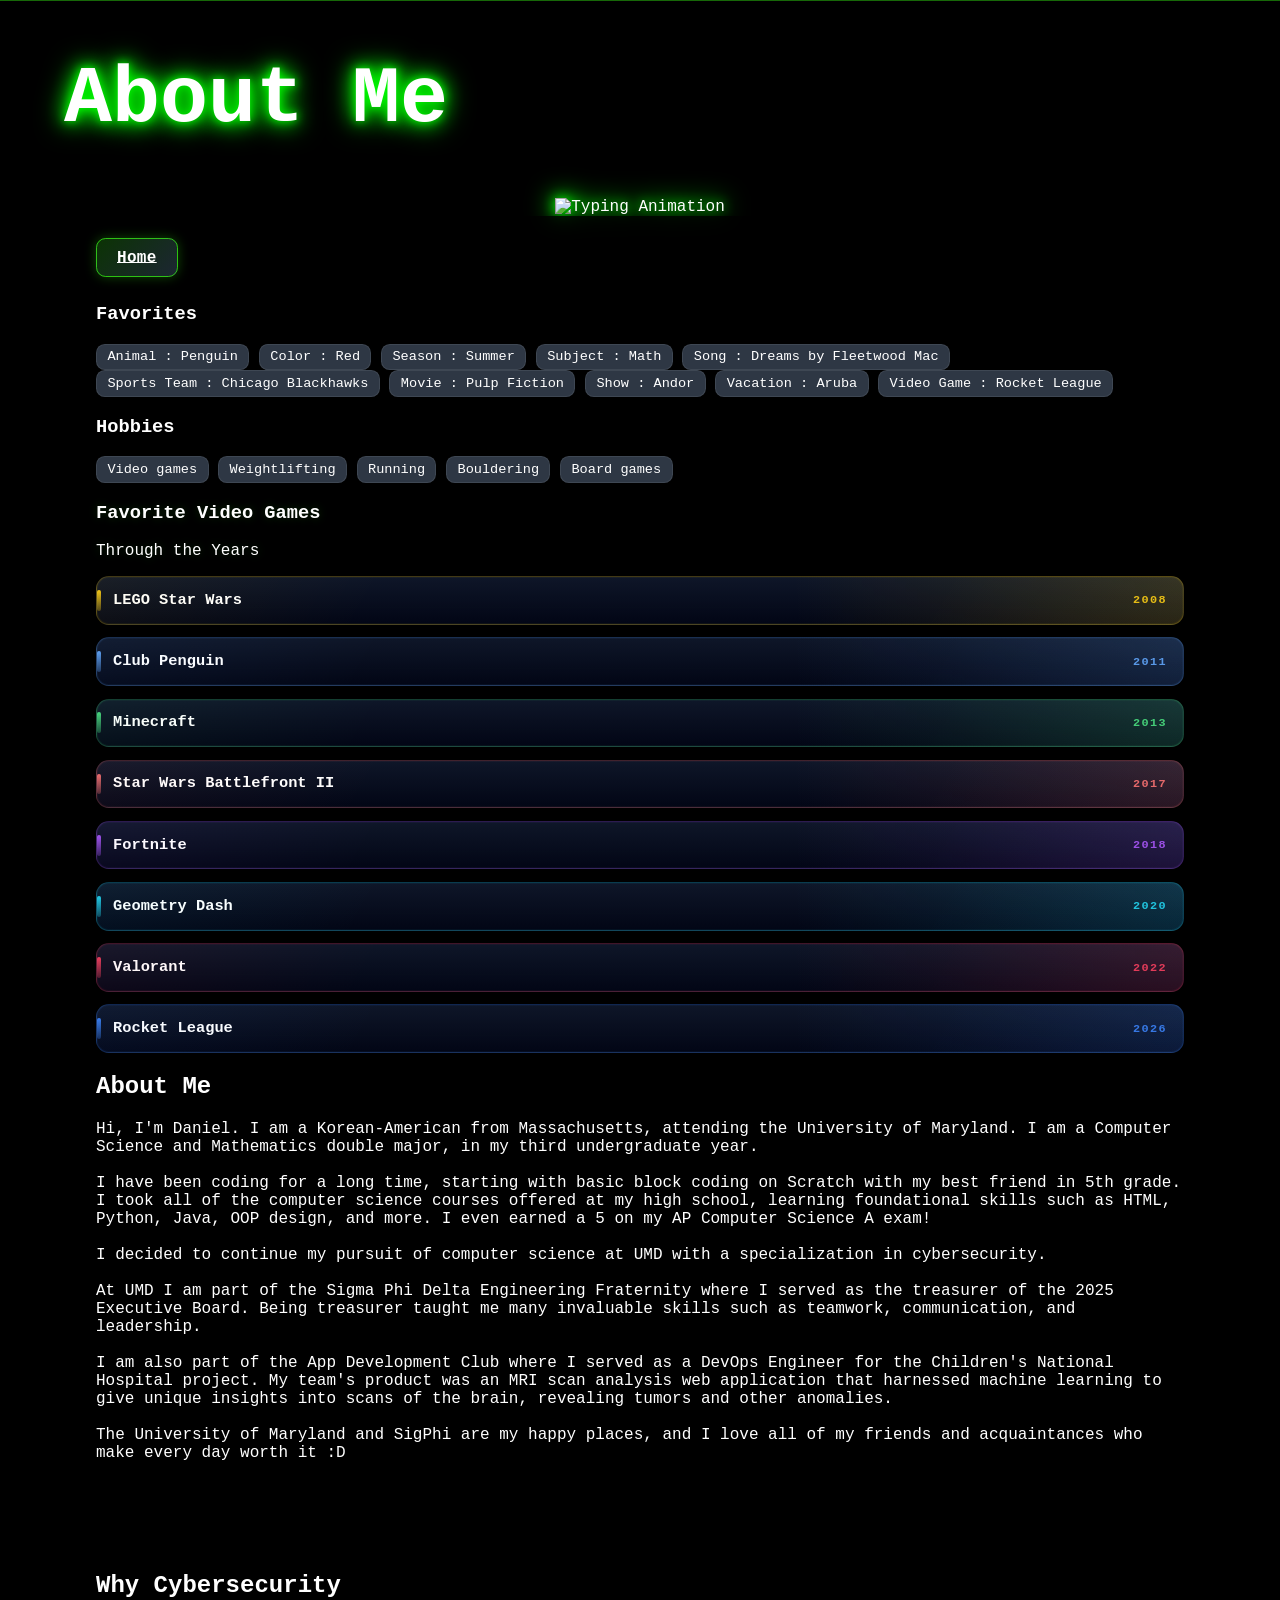
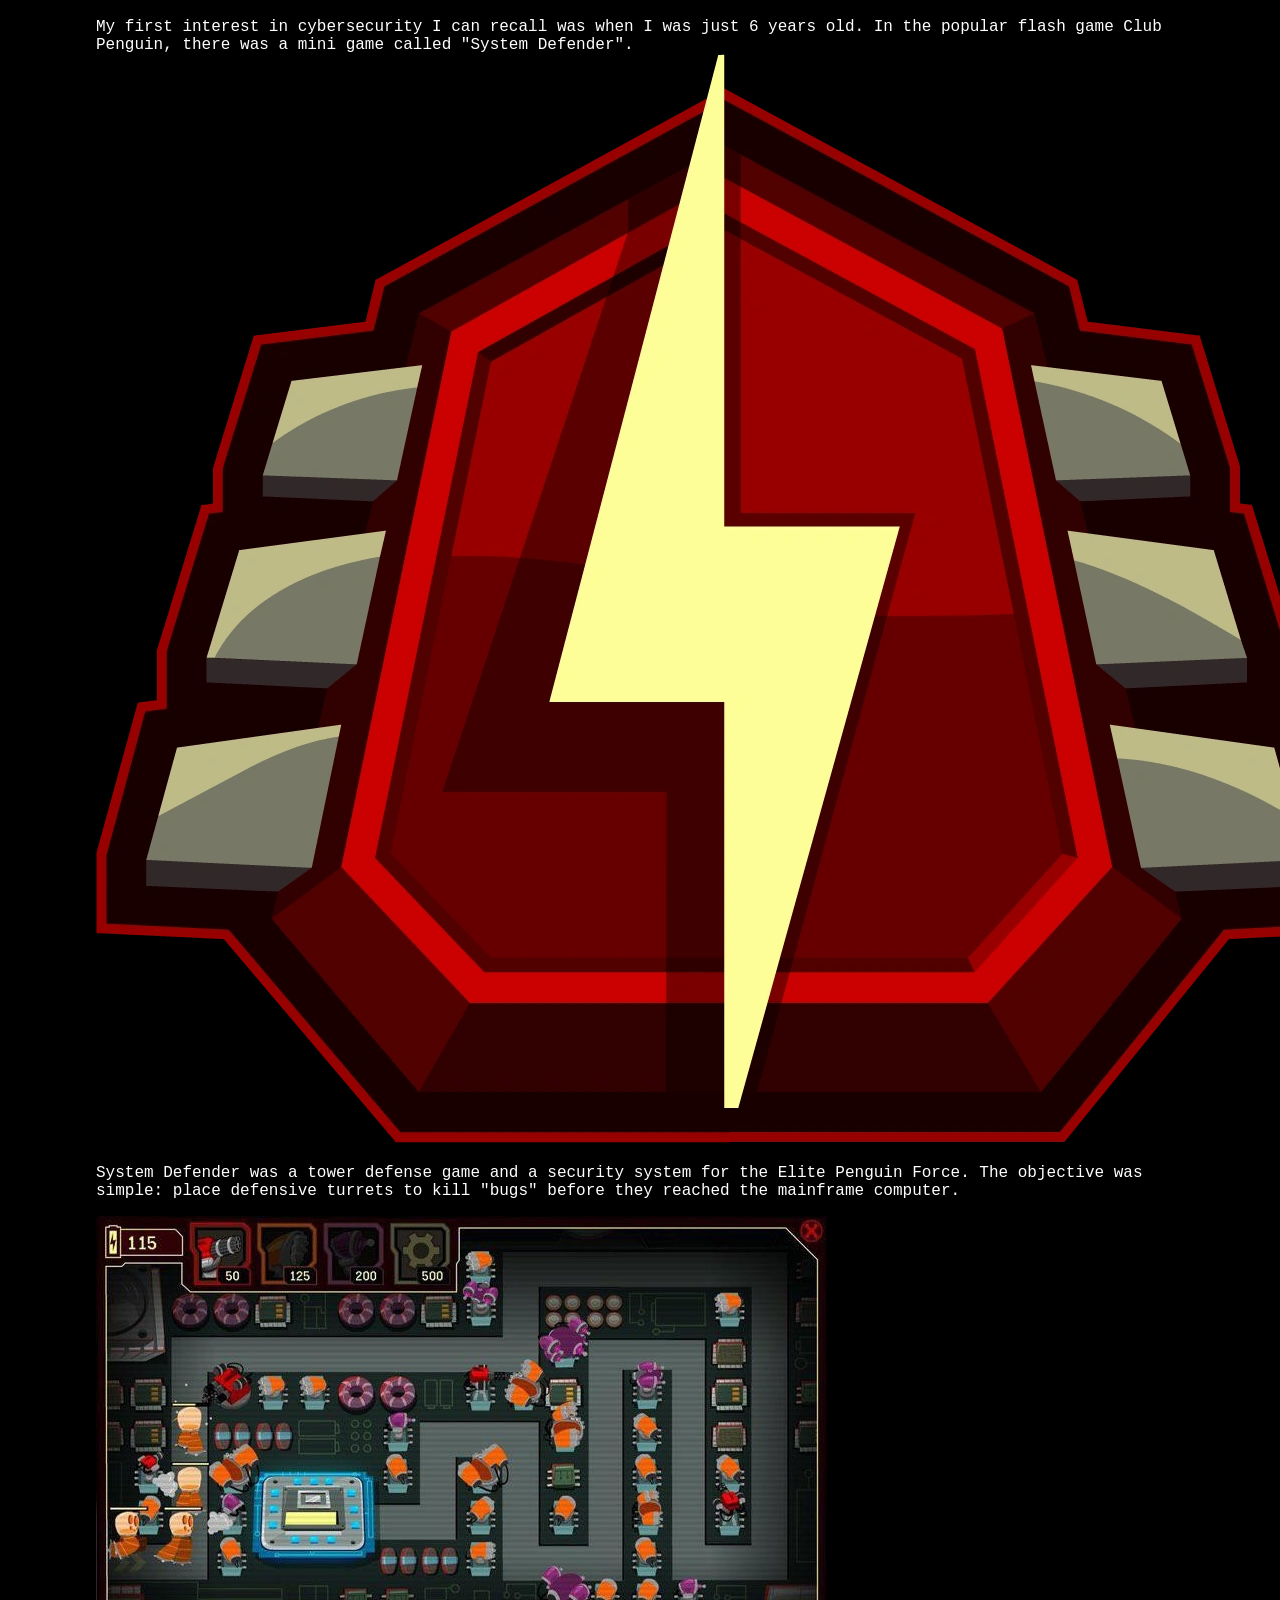
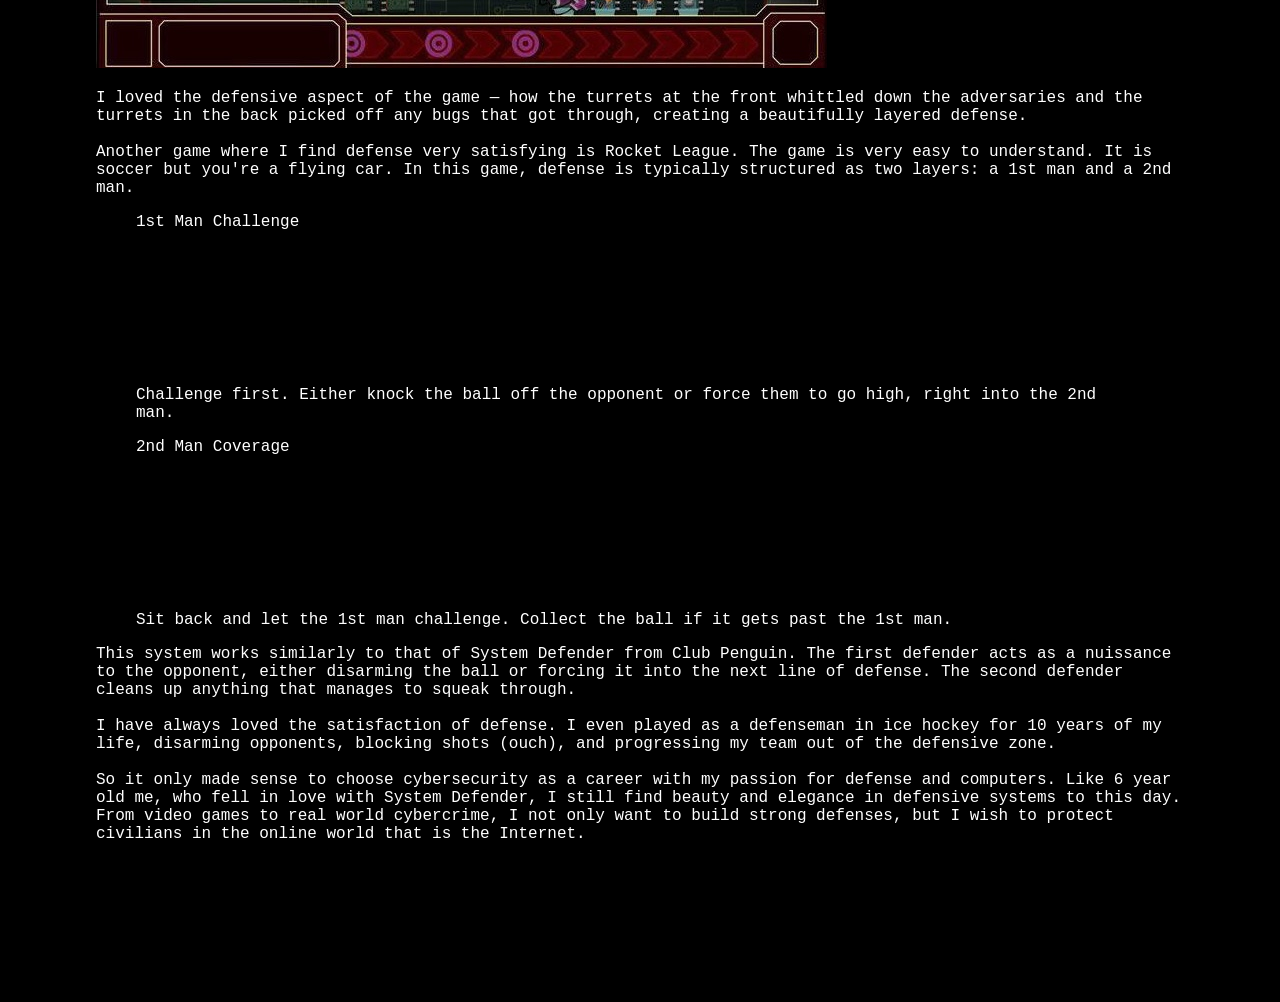
==== aboutme.html @ 3c10f3e2 "overhauled about me" ====
<!--aboutme.html-->

<!doctype html>
<html lang="en">
  <head>
    <meta charset="UTF-8" />
    <meta name="viewport" content="width=device-width, initial-scale=1.0" />
    <title>Daniel Son - About Me</title>
    <script src="https://cdn.tailwindcss.com"></script>
    <link rel="stylesheet" href="style.css" />
  </head>
  <body>
    <header id="scroll-header" class="matrix-header">
      <div class="matrix-scanline"></div>
      <nav class="matrix-nav">
        <a href="index.html" class="matrix-link">
          <span class="nav-icon" aria-hidden="true">
            <svg viewBox="0 0 24 24">
              <path d="M3 11l9-7 9 7" />
              <path d="M5 11v9h5v-5h4v5h5v-9" />
            </svg>
          </span>
          <span class="link-text">Home</span>
        </a>
        <a href="aboutme.html" class="matrix-link">
          <span class="nav-icon" aria-hidden="true">
            <svg viewBox="0 0 24 24">
              <circle cx="12" cy="8" r="4" />
              <path d="M5 20c0-3.3 3-6 7-6s7 2.7 7 6" />
            </svg>
          </span>
          <span class="link-text">About Me</span>
        </a>
        <a href="writing.html" class="matrix-link">
          <span class="nav-icon" aria-hidden="true">
            <svg viewBox="0 0 24 24">
              <path d="M3 21l2.5-7.5 9-9 4.5 4.5-9 9Z" />
              <path d="M12 5.5l4.5 4.5" />
              <path d="M3 21l4.5-1.5" />
            </svg>
          </span>
          <span class="link-text">Writing</span>
        </a>
        <a href="projects.html" class="matrix-link">
          <span class="nav-icon" aria-hidden="true">
            <svg viewBox="0 0 24 24">
              <path
                d="M10 3v4l-4 9a5 5 0 0 0 4.6 7h2.8A5 5 0 0 0 18 16l-4-9V3"
              />
              <path d="M8 13h8" />
            </svg>
          </span>
          <span class="link-text">Projects</span>
        </a>
      </nav>
      <a href="index.html" class="matrix-glow">Daniel Son</a>
    </header>

    <canvas id="canvas"></canvas>

    <div class="content-wrapper mx-auto">
      <!-- Header -->
      <div
        class="h-screen flex flex-col justify-center items-center text-center"
      >
        <h1 class="matrix-text">About Me</h1>
        <div class="mt-4 typing-shadow">
          <img
            src="https://readme-typing-svg.demolab.com?font=Fira+Code&weight=600&size=24&pause=1500&color=FFFFFF&center=true&vCenter=true&width=500&
            lines=
            Gamer;
            Weightlifter;
            Runner;
            Penguin Lover"
            alt="Typing Animation"
          />
        </div>
      </div>

      <!-- Black Box Section -->
      <div class="my-12 px-4">
        <div class="black-content-box">
          <!-- Go Back Button -->
          <div class="text-center my-6">
            <a href="index.html" class="filter-btn">Home</a>
          </div>

          <br />

          <!-- Toolkit and Projects side by side -->
          <div class="flex flex-col lg:flex-row gap-8 mb-8">
            <!-- Toolkit on the left (narrower) -->
            <div class="lg:w-1/3 text-left">
              <!-- Skills Section -->
              <div class="space-y-4">
                <div>
                  <h3 class="text-xl font-semibold mb-2">Favorites</h3>
                  <div class="flex flex-wrap gap-2">
                    <span class="skill-pill">Animal : Penguin</span>
                    <span class="skill-pill">Color : Red</span>
                    <span class="skill-pill">Season : Summer</span>
                    <span class="skill-pill">Subject : Math</span>
                    <span class="skill-pill"
                      >Song : Dreams by Fleetwood Mac</span
                    >
                    <span class="skill-pill"
                      >Sports Team : Chicago Blackhawks</span
                    >
                    <span class="skill-pill">Movie : Pulp Fiction</span>
                    <span class="skill-pill">Show : Andor</span>
                    <span class="skill-pill">Vacation : Aruba</span>
                    <span class="skill-pill">Video Game : Rocket League</span>
                  </div>
                </div>

                <div>
                  <h3 class="text-xl font-semibold mb-2">Hobbies</h3>
                  <div class="flex flex-wrap gap-2">
                    <span class="skill-pill">Video games</span>
                    <span class="skill-pill">Weightlifting</span>
                    <span class="skill-pill">Running</span>
                    <span class="skill-pill">Bouldering</span>
                    <span class="skill-pill">Board games</span>
                  </div>
                </div>
              </div>

              <div class="mt-8">
                <h3 class="game-stack-title text-xl font-semibold mb-2">
                  Favorite Video Games
                </h3>
                <p class="game-stack-title text-sm font-semibold mb-2">
                  Through the Years
                </p>
                <div class="game-card-stack">
                  <div
                    class="game-card"
                    style="--game-accent: 250, 204, 21; --game-shift: -10px"
                  >
                    <span class="game-card-title">LEGO Star Wars</span>
                    <span class="game-card-year">2008</span>
                  </div>
                  <div
                    class="game-card"
                    style="--game-accent: 96, 165, 250; --game-shift: 12px"
                  >
                    <span class="game-card-title">Club Penguin</span>
                    <span class="game-card-year">2011</span>
                  </div>
                  <div
                    class="game-card"
                    style="--game-accent: 74, 222, 128; --game-shift: -14px"
                  >
                    <span class="game-card-title">Minecraft</span>
                    <span class="game-card-year">2013</span>
                  </div>
                  <div
                    class="game-card"
                    style="--game-accent: 248, 113, 113; --game-shift: 14px"
                  >
                    <span class="game-card-title"
                      >Star Wars Battlefront II</span
                    >
                    <span class="game-card-year">2017</span>
                  </div>
                  <div
                    class="game-card"
                    style="--game-accent: 168, 85, 247; --game-shift: -8px"
                  >
                    <span class="game-card-title">Fortnite</span>
                    <span class="game-card-year">2018</span>
                  </div>
                  <div
                    class="game-card"
                    style="--game-accent: 34, 211, 238; --game-shift: 10px"
                  >
                    <span class="game-card-title">Geometry Dash</span>
                    <span class="game-card-year">2020</span>
                  </div>
                  <div
                    class="game-card"
                    style="--game-accent: 244, 63, 94; --game-shift: 8px"
                  >
                    <span class="game-card-title">Valorant</span>
                    <span class="game-card-year">2022</span>
                  </div>
                  <div
                    class="game-card"
                    style="--game-accent: 59, 130, 246; --game-shift: -6px"
                  >
                    <span class="game-card-title">Rocket League</span>
                    <span class="game-card-year">2026</span>
                  </div>
                </div>
              </div>
            </div>

            <div class="lg:w-2/3">
              <h2 class="text-3xl font-bold mb-6">About Me</h2>
              Hi, I'm Daniel. I am a Korean-American from Massachusetts,
              attending the University of Maryland. I am a Computer Science and
              Mathematics double major, in my third undergraduate year.
              <br /><br />
              I have been coding for a long time, starting with basic block
              coding on Scratch with my best friend in 5th grade. I took all of
              the computer science courses offered at my high school, learning
              foundational skills such as HTML, Python, Java, OOP design, and
              more. I even earned a 5 on my AP Computer Science A exam!
              <br /><br />
              I decided to continue my pursuit of computer science at UMD with a
              specialization in cybersecurity.
              <br /><br />
              At UMD I am part of the Sigma Phi Delta Engineering Fraternity
              where I served as the treasurer of the 2025 Executive Board. Being
              treasurer taught me many invaluable skills such as teamwork,
              communication, and leadership.
              <br /><br />
              I am also part of the App Development Club where I served as a
              DevOps Engineer for the Children's National Hospital project. My
              team's product was an MRI scan analysis web application that
              harnessed machine learning to give unique insights into scans of
              the brain, revealing tumors and other anomalies.
              <br /><br />
              The University of Maryland and SigPhi are my happy places, and I
              love all of my friends and acquaintances who make every day worth
              it :D
              <br /><br /><br /><br /><br /><br />
              <h2 class="text-3xl font-bold mb-6">Why Cybersecurity</h2>
              My first interest in cybersecurity I can recall was when I was
              just 6 years old. In the popular flash game Club Penguin, there
              was a mini game called "System Defender".
              <div class="mt-6 flex flex-col gap-4">
                <img
                  src="logos/systemdefender3.webp"
                  alt="System Defender image 3"
                  class="w-3/4 md:w-2/3 max-w-lg mx-auto h-auto rounded-lg"
                />
                <br />
                <p>
                  System Defender was a tower defense game and a security system
                  for the Elite Penguin Force. The objective was simple: place
                  defensive turrets to kill "bugs" before they reached the
                  mainframe computer.
                </p>
                <img
                  src="logos/systemdefender2.jpg"
                  alt="System Defender image 2"
                  class="w-full h-auto rounded-lg border border-white/10"
                />
                <p>
                  I loved the defensive aspect of the game — how the turrets at
                  the front whittled down the adversaries and the turrets in the
                  back picked off any bugs that got through, creating a
                  beautifully layered defense.
                  <br /><br />
                  Another game where I find defense very satisfying is Rocket
                  League. The game is very easy to understand. It is soccer but
                  you're a flying car. In this game, defense is typically
                  structured as two layers: a 1st man and a 2nd man.
                </p>
                <div class="grid grid-cols-1 md:grid-cols-2 gap-4">
                  <figure class="space-y-2">
                    <div
                      class="inline-flex items-center rounded-full border border-lime-400/40 bg-lime-400/10 px-3 py-1 text-xs font-semibold uppercase tracking-[0.18em] text-lime-300"
                    >
                      1st Man Challenge
                    </div>
                    <video
                      autoplay
                      muted
                      loop
                      playsinline
                      preload="metadata"
                      poster="logos/1stman.png"
                      class="w-full h-auto rounded-lg border border-white/10"
                    >
                      <source src="logos/1stman.mp4" type="video/mp4" />
                    </video>
                    <figcaption class="text-sm text-white/70">
                      Challenge first. Either knock the ball off the opponent or
                      force them to go high, right into the 2nd man.
                    </figcaption>
                  </figure>
                  <figure class="space-y-2">
                    <div
                      class="inline-flex items-center rounded-full border border-cyan-400/40 bg-cyan-400/10 px-3 py-1 text-xs font-semibold uppercase tracking-[0.18em] text-cyan-300"
                    >
                      2nd Man Coverage
                    </div>
                    <video
                      autoplay
                      muted
                      loop
                      playsinline
                      preload="metadata"
                      poster="logos/2ndman.png"
                      class="w-full h-auto rounded-lg border border-white/10"
                    >
                      <source src="logos/2ndman.mp4" type="video/mp4" />
                    </video>
                    <figcaption class="text-sm text-white/70">
                      Sit back and let the 1st man challenge. Collect the ball
                      if it gets past the 1st man.
                    </figcaption>
                  </figure>
                </div>
                <p>
                  This system works similarly to that of System Defender from
                  Club Penguin. The first defender acts as a nuissance to the
                  opponent, either disarming the ball or forcing it into the
                  next line of defense. The second defender cleans up anything
                  that manages to squeak through.
                  <br /><br />
                  I have always loved the satisfaction of defense. I even played
                  as a defenseman in ice hockey for 10 years of my life,
                  disarming opponents, blocking shots (ouch), and progressing my
                  team out of the defensive zone.
                  <br /><br />
                  So it only made sense to choose cybersecurity as a career with
                  my passion for defense and computers. Like 6 year old me, who
                  fell in love with System Defender, I still find beauty and
                  elegance in defensive systems to this day. From video games to
                  real world cybercrime, I not only want to build strong
                  defenses, but I wish to protect civilians in the online world
                  that is the Internet.
                </p>
              </div>
            </div>
          </div>

          <br />
          <br />
          <br />
        </div>
      </div>
    </div>

    <script src="matrix.js"></script>
  </body>
</html>
---- style.css ----
/* ===== CORE STYLES ===== */
:root {
  --content-width: min(90vw, 1800px);  /* Will be 90% of viewport width, up to 1800px */
  --outer-width: min(95vw, 2000px);    /* Will be 95% of viewport width, up to 2000px */
}

/* Base Reset */
html, body {
  margin: 0;
  padding: 0;
  background: #000;
  color: #fff;
  font-family: "Fira Code", monospace;
  overflow-x: hidden;
  font-size: 16px;
}

.filter-btn {
  background: linear-gradient(135deg, rgba(57, 255, 20, 0.2), rgba(31, 41, 55, 0.92));
  color: white;
  border: 1px solid rgba(57, 255, 20, 0.7);
  padding: 0.6rem 1.25rem;
  border-radius: 0.6rem;
  cursor: pointer;
  font-weight: 700;
  letter-spacing: 0.02em;
  box-shadow: 0 0 12px rgba(57, 255, 20, 0.28), 0 12px 26px rgba(0, 0, 0, 0.4);
  transition: transform 0.2s ease, box-shadow 0.25s ease, border-color 0.25s ease, background 0.25s ease;
}

.filter-btn:hover {
  background: linear-gradient(135deg, rgba(57, 255, 20, 0.34), rgba(31, 41, 55, 0.98));
  border-color: rgba(57, 255, 20, 0.95);
  box-shadow: 0 0 18px rgba(57, 255, 20, 0.38), 0 16px 32px rgba(0, 0, 0, 0.46);
  transform: translateY(-1px) scale(1.02);
}

.filter-btn.active {
  background: #39ff14;
  background-image: none;
  color: #0c0c0c;
  border-color: rgba(57, 255, 20, 0.98);
  box-shadow: 0 0 22px rgba(57, 255, 20, 0.65), 0 0 12px rgba(57, 255, 20, 0.55) inset, 0 14px 32px rgba(0, 0, 0, 0.48);
  text-shadow: 0 0 8px rgba(57, 255, 20, 0.7);
}

.education-filter-group {
  display: flex;
  flex-wrap: wrap;
  gap: 0.35rem;
  width: 100%;
  justify-content: center;
  margin-left: auto;
  margin-right: auto;
  padding: 0.3rem;
  border: 1px solid rgba(96, 165, 250, 0.16);
  border-radius: 0.9rem;
  background: rgba(18, 33, 58, 0.62);
  box-shadow: inset 0 0 0 1px rgba(147, 197, 253, 0.04);
}

.edu-filter-btn {
  appearance: none;
  border: 1px solid transparent;
  background: transparent;
  color: #cbd5e1;
  padding: 0.55rem 1rem;
  border-radius: 0.7rem;
  cursor: pointer;
  font-weight: 700;
  letter-spacing: 0.01em;
  box-shadow: none;
  transition: background-color 0.18s ease, border-color 0.18s ease, color 0.18s ease, transform 0.18s ease;
}

.edu-filter-btn:hover {
  background: transparent;
  color: #f8fafc;
  transform: translateY(-1px);
}

.edu-filter-btn:focus-visible {
  outline: 2px solid rgba(57, 255, 20, 0.45);
  outline-offset: 2px;
}

.edu-filter-btn.active {
  background: transparent;
  border-color: transparent;
  color: #39ff14;
  text-shadow: 0 0 10px rgba(57, 255, 20, 0.25);
}

.course-tile {
  background:
    radial-gradient(circle at top left, rgba(57, 255, 20, 0.14), transparent 34%),
    linear-gradient(135deg, rgba(55, 65, 81, 0.86), rgba(31, 41, 55, 0.8)),
    repeating-linear-gradient(
      0deg,
      rgba(57, 255, 20, 0.05) 0 1px,
      transparent 1px 18px
    ),
    repeating-linear-gradient(
      90deg,
      rgba(57, 255, 20, 0.05) 0 1px,
      transparent 1px 18px
    );
  padding: 0.75rem;
  border-radius: 0.5rem;
  min-height: 140px;
  display: grid;
  grid-auto-rows: max-content;
  align-content: center;
  justify-items: center;
  text-align: center;
  gap: 0.25rem;
  position: relative;
  overflow: hidden;
  border: 1px solid rgba(57, 255, 20, 0.12);
  box-shadow: inset 0 0 0 1px rgba(57, 255, 20, 0.04);
  transition: transform 0.32s ease, box-shadow 0.32s ease;
}

.course-tile:not(.locked-course)::before {
  content: "UNLOCKED";
  position: absolute;
  top: 0.75rem;
  right: 0.75rem;
  padding: 0.17rem 0.45rem;
  border: 1px solid rgba(57, 255, 20, 0.4);
  border-radius: 999px;
  background: rgba(15, 23, 42, 0.8);
  color: rgba(57, 255, 20, 0.82);
  font-size: 0.6rem;
  font-weight: 700;
  letter-spacing: 0.12em;
  opacity: 0.9;
  transition: opacity 0.2s ease, transform 0.2s ease;
  pointer-events: none;
}

.course-tile h4 {
  margin: 0;
  width: 100%;
  text-align: center;
  transition: transform 0.32s ease;
  transition-delay: 0.08s; /* hover-out: wait for desc to fade */
}

.course-tile p {
  margin: 0;
  opacity: 0;
  max-height: 0;
  overflow: hidden;
  transition: opacity 0.25s ease, max-height 0.3s ease, margin-top 0.3s ease;
  transition-delay: 0s; /* hover-out: fade immediately */
}

.course-tile:hover {
  transform: translateY(-4px);
  box-shadow: inset 0 0 0 1px rgba(57, 255, 20, 0.12),
    0 12px 24px rgba(0, 0, 0, 0.35);
}

.course-tile:not(.locked-course):hover::before {
  opacity: 0;
  transform: scale(0.85);
}

.course-tile:hover h4 {
  transform: translateY(-3px);
  transition-delay: 0s; /* hover-in: move right away */
}

.course-tile:hover p {
  opacity: 1;
  max-height: 6rem;
  margin-top: 0.3rem;
  transition-delay: 0.08s; /* hover-in: wait briefly for title lift */
}

.course-tile.locked-course {
  background:
    linear-gradient(135deg, rgba(17, 24, 39, 0.95), rgba(15, 23, 42, 0.92)),
    repeating-linear-gradient(
      -45deg,
      rgba(148, 163, 184, 0.08) 0 10px,
      transparent 10px 20px
    );
  border: 1px dashed rgba(148, 163, 184, 0.4);
  box-shadow: inset 0 0 0 1px rgba(148, 163, 184, 0.08),
    0 12px 24px rgba(0, 0, 0, 0.35);
}

.course-tile.locked-course::before {
  content: "LOCKED";
  position: absolute;
  top: 0.7rem;
  right: 0.7rem;
  padding: 0.17rem 0.45rem;
  border: 1px solid rgba(148, 163, 184, 0.38);
  border-radius: 999px;
  background: rgba(15, 23, 42, 0.85);
  color: rgba(226, 232, 240, 0.82);
  font-size: 0.62rem;
  font-weight: 700;
  letter-spacing: 0.18em;
}

.course-tile.locked-course::after {
  content: "";
  position: absolute;
  inset: 0;
  background: linear-gradient(
    120deg,
    transparent 18%,
    rgba(148, 163, 184, 0.06) 35%,
    transparent 52%
  );
  pointer-events: none;
}

.course-tile.locked-course h4 {
  padding-top: 1.15rem;
  color: rgba(226, 232, 240, 0.88);
}

.course-tile.locked-course p {
  opacity: 0;
  max-height: 0;
  margin-top: 0;
  color: #94a3b8;
}

.course-tile.locked-course:hover {
  transform: translateY(-2px) scale(1.01);
  box-shadow: inset 0 0 0 1px rgba(148, 163, 184, 0.15),
    0 16px 30px rgba(0, 0, 0, 0.42);
}

.course-tile.locked-course:hover h4 {
  transform: translateY(-3px);
}

.course-tile.locked-course:hover p {
  opacity: 1;
  max-height: 4rem;
  margin-top: 0.45rem;
  transition-delay: 0.08s;
}

/* Force Tailwind Overrides */
.container-override {
  max-width: var(--content-width) !important;
  width: 100% !important;
  margin-left: auto !important;
  margin-right: auto !important;
  padding-left: 1rem !important;
  padding-right: 1rem !important;
}

/* Matrix Background */
canvas {
  position: fixed;
  top: 0;
  left: 0;
  z-index: 0;
  width: 100vw !important;
  height: 100vh !important;
  background: black !important;
  display: block !important;
}

/* Content Wrapper */
.content-wrapper {
  position: relative;
  z-index: 10;
  width: 100%;
  max-width: 95vw;
  margin: 0 auto;
  padding: 0 2rem;
  box-sizing: border-box;
}

/* Black Content Box */
.black-content-box {
  position: relative;
  width: 100%;
  background-color: rgba(0, 0, 0, 0.8);
  border-radius: 1rem;
  padding: 2rem;
  margin: 0 auto;
  box-sizing: border-box;
  
  /* Fluid width with reasonable limits */
  max-width: 1600px; /* Maximum width on huge screens */
  min-width: 300px;  /* Minimum width on tiny screens */
}

.toolkit-accordion {
  display: flex;
  flex-direction: column;
  gap: 0.6rem;
  margin-top: 1.5rem;
}

.toolkit-accordion-item {
  background-color: rgba(31, 41, 55, 0.7);
  border: 1px solid rgba(57, 255, 20, 0.14);
  border-radius: 0.9rem;
  padding: 0.8rem 1rem;
  box-shadow: 0 8px 20px rgba(0, 0, 0, 0.35);
  transition: border-color 0.2s ease, box-shadow 0.2s ease;
}

.project-card {
  position: relative;
  border: 1px solid rgba(57, 255, 20, 0.14);
  box-shadow: 0 8px 20px rgba(0, 0, 0, 0.35);
  transition: border-color 0.2s ease, box-shadow 0.2s ease;
}

.favorite-star {
  position: absolute;
  top: 2px;
  right: 17px;
  font-size: 1.9rem;
  color: #facc15;
  text-shadow: 0 0 8px rgba(250, 204, 21, 0.65), 0 0 16px rgba(250, 204, 21, 0.25);
  pointer-events: none;
}

.project-card:hover .favorite-star {
  animation: star-pulse 1s ease-in-out infinite alternate;
}

@keyframes star-pulse {
  from {
    transform: scale(1);
    text-shadow: 0 0 8px rgba(250, 204, 21, 0.65), 0 0 16px rgba(250, 204, 21, 0.25);
  }
  to {
    transform: scale(1.12);
    text-shadow: 0 0 14px rgba(250, 204, 21, 0.9), 0 0 26px rgba(250, 204, 21, 0.4);
  }
}

.project-card:hover {
  border-color: rgba(57, 255, 20, 0.45);
  box-shadow: 0 10px 25px rgba(57, 255, 20, 0.16);
}

.toolkit-accordion-item:hover {
  border-color: rgba(57, 255, 20, 0.45);
  box-shadow: 0 10px 25px rgba(57, 255, 20, 0.16);
}

.toolkit-accordion-item[open] {
  border-color: rgba(57, 255, 20, 0.14);
  box-shadow: 0 8px 20px rgba(0, 0, 0, 0.35);
}

.toolkit-accordion-item[open]:hover {
  border-color: rgba(57, 255, 20, 0.45);
  box-shadow: 0 10px 25px rgba(57, 255, 20, 0.16);
}

.toolkit-accordion-item summary {
  list-style: none;
  cursor: default;
  display: flex;
  align-items: center;
  justify-content: space-between;
  font-size: 1.05rem;
  font-weight: 600;
}

.toolkit-accordion-item summary::-webkit-details-marker {
  display: none;
}

.toolkit-summary {
  gap: 0.75rem;
}

.accordion-toggle {
  margin-left: auto;
  width: 2.1rem;
  height: 2.1rem;
  display: inline-flex;
  align-items: center;
  justify-content: center;
  border-radius: 9999px;
  border: 1px solid rgba(57, 255, 20, 0.45);
  background: rgba(57, 255, 20, 0.1);
  color: #39ff14;
  font-size: 1.1rem;
  font-weight: 700;
  cursor: pointer;
  transition: transform 0.15s ease, box-shadow 0.2s ease, border-color 0.2s ease, background 0.2s ease;
}

.accordion-toggle:hover {
  transform: scale(1.05);
  border-color: rgba(57, 255, 20, 0.45);
  box-shadow: none;
  background: rgba(57, 255, 20, 0.14);
}

.accordion-panel {
  overflow: hidden;
  height: auto;
  opacity: 1;
  transform: translateY(0);
  transition: height 0.32s ease, opacity 0.26s ease, transform 0.32s ease;
}

@media (prefers-reduced-motion: reduce) {
  .accordion-panel {
    transition: none;
  }
}

.skill-pill {
  display: inline-block;
  background-color: rgba(55, 65, 81, 0.85);
  padding: 0.3rem 0.65rem;
  border-radius: 0.55rem;
  font-size: 0.85rem;
  border: 1px solid rgba(255, 255, 255, 0.08);
}

.game-stack-kicker {
  margin: 0 0 0.45rem;
  color: #fff;
  font-size: 0.72rem;
  font-weight: 700;
  letter-spacing: 0.18em;
  text-transform: uppercase;
}

.game-stack-title {
  color: #fff;
  text-shadow: 0 0 10px rgba(57, 255, 20, 0.18);
}

.game-card-stack {
  display: flex;
  flex-direction: column;
  gap: 0.8rem;
}

.game-card {
  position: relative;
  overflow: hidden;
  display: flex;
  align-items: center;
  gap: 0.9rem;
  width: 100%;
  box-sizing: border-box;
  padding: 0.85rem 1rem;
  border-radius: 0.8rem;
  border: 1px solid rgba(var(--game-accent), 0.26);
  background:
    radial-gradient(circle at top right, rgba(var(--game-accent), 0.14), transparent 36%),
    linear-gradient(180deg, rgba(15, 23, 42, 0.96), rgba(2, 6, 23, 0.92)),
    repeating-linear-gradient(
      0deg,
      rgba(57, 255, 20, 0.03) 0 1px,
      transparent 1px 16px
    );
  box-shadow: inset 0 0 0 1px rgba(var(--game-accent), 0.05), 0 10px 18px rgba(0, 0, 0, 0.24);
  transform: none;
  transition: transform 0.22s ease, border-color 0.22s ease, box-shadow 0.22s ease;
}

.game-card::before {
  content: "";
  position: absolute;
  left: 0;
  top: 0.8rem;
  bottom: 0.8rem;
  width: 4px;
  border-radius: 999px;
  background: linear-gradient(180deg, rgba(var(--game-accent), 0.96), rgba(var(--game-accent), 0.28));
}

.game-card::after {
  content: "";
  position: absolute;
  inset: 0;
  background: linear-gradient(
    120deg,
    rgba(var(--game-accent), 0.05),
    transparent 26%,
    transparent 76%,
    rgba(var(--game-accent), 0.04)
  );
  pointer-events: none;
}

.game-card:hover {
  transform: translateY(-2px);
  border-color: rgba(var(--game-accent), 0.48);
  box-shadow: 0 14px 26px rgba(0, 0, 0, 0.34), 0 0 18px rgba(var(--game-accent), 0.1);
}

.game-card-title {
  font-size: 0.96rem;
  font-weight: 700;
  line-height: 1.25;
  text-wrap: balance;
}

.game-card-year {
  margin-left: auto;
  padding-left: 1rem;
  color: rgba(var(--game-accent), 0.9);
  font-size: 0.74rem;
  font-weight: 700;
  letter-spacing: 0.12em;
  white-space: nowrap;
}

.certifications-shell {
  position: relative;
  overflow: hidden;
  padding: 1rem;
  border-radius: 1rem;
  border: 1px solid rgba(57, 255, 20, 0.14);
  background:
    radial-gradient(circle at top right, rgba(57, 255, 20, 0.08), transparent 36%),
    linear-gradient(180deg, rgba(2, 6, 23, 0.78), rgba(15, 23, 42, 0.48));
  box-shadow: inset 0 0 0 1px rgba(57, 255, 20, 0.04), 0 10px 24px rgba(0, 0, 0, 0.28);
}

.certifications-shell::before {
  content: "";
  position: absolute;
  inset: 0;
  background: linear-gradient(130deg, rgba(255, 255, 255, 0.04), transparent 24%, transparent 78%, rgba(57, 255, 20, 0.04));
  pointer-events: none;
}

.certifications-heading,
.certifications-grid {
  position: relative;
  z-index: 1;
}

.certifications-grid {
  display: grid;
  grid-template-columns: repeat(2, minmax(0, 1fr));
  gap: 0.75rem;
  margin-top: 0.9rem;
}

.cert-card {
  position: relative;
  overflow: hidden;
  display: flex;
  flex-direction: column;
  gap: 0.72rem;
  min-height: 126px;
  padding: 0.85rem;
  border-radius: 0.8rem;
  text-decoration: none;
  color: #fff;
  border: 1px solid rgba(var(--cert-accent), 0.28);
  background:
    radial-gradient(circle at top right, rgba(var(--cert-accent), 0.18), transparent 42%),
    linear-gradient(180deg, rgba(2, 6, 23, 0.96), rgba(15, 23, 42, 0.9));
  box-shadow: inset 0 0 0 1px rgba(255, 255, 255, 0.03), 0 12px 26px rgba(0, 0, 0, 0.26);
  transition: transform 0.24s ease, border-color 0.24s ease, box-shadow 0.24s ease;
}

.cert-card::after {
  content: "";
  position: absolute;
  left: 0.85rem;
  right: 0.85rem;
  bottom: 0.38rem;
  height: 2px;
  border-radius: 999px;
  background: linear-gradient(90deg, rgba(var(--cert-accent), 0.18), rgba(var(--cert-accent), 0.92), rgba(var(--cert-accent), 0.18));
}

.cert-card:hover {
  transform: translateY(-4px);
  border-color: rgba(var(--cert-accent), 0.74);
  box-shadow: 0 18px 34px rgba(0, 0, 0, 0.4), 0 0 24px rgba(var(--cert-accent), 0.14);
}

.cert-card-top {
  display: flex;
  align-items: center;
  gap: 0.65rem;
}

.cert-logo-tile {
  width: 2.5rem;
  height: 2.5rem;
  display: inline-flex;
  align-items: center;
  justify-content: center;
  border-radius: 0.7rem;
  background: linear-gradient(135deg, rgba(var(--cert-accent), 0.98), rgba(var(--cert-accent), 0.68));
  box-shadow: inset 0 0 0 1px rgba(255, 255, 255, 0.14);
  flex-shrink: 0;
}

.cert-logo-image {
  max-width: 1.35rem;
  max-height: 1.35rem;
  width: auto;
  height: auto;
}

.cert-logo-image--google {
  max-width: 1.2rem;
  max-height: 1.2rem;
}

.cert-logo-image--comptia {
  max-width: 1.7rem;
  max-height: 1.7rem;
}

.cert-logo-image--aws {
  max-width: 1.5rem;
  max-height: 0.95rem;
}

.cert-logo-image--cisco {
  max-width: 1.6rem;
  max-height: 1rem;
}

.cert-card-arrow {
  margin-left: auto;
  margin-top: -0.44rem;
  align-self: flex-start;
  color: rgba(255, 255, 255, 0.66);
  font-size: 1.05rem;
  transition: transform 0.24s ease, color 0.24s ease;
}

.cert-card:hover .cert-card-arrow {
  transform: translate(2px, -2px);
  color: rgba(var(--cert-accent), 1);
}

.cert-card-body {
  display: grid;
  gap: 0.22rem;
}

.cert-card-label {
  margin: 0;
  color: rgba(226, 232, 240, 0.78);
  font-size: 0.67rem;
  font-weight: 600;
  letter-spacing: 0.12em;
  text-transform: uppercase;
}

.cert-card-title {
  margin: 0;
  font-size: 0.92rem;
  line-height: 1.28;
  font-weight: 700;
}

.cert-card-meta {
  margin: 0;
  color: rgba(148, 163, 184, 0.92);
  font-size: 0.7rem;
  line-height: 1.35;
}

.cert-card-bottom {
  margin-top: auto;
  padding-bottom: 0.48rem;
  display: flex;
  align-items: center;
  justify-content: flex-start;
  gap: 0.5rem;
}

.cert-chip {
  display: inline-flex;
  align-items: center;
  padding: 0.24rem 0.5rem;
  border-radius: 999px;
  background: rgba(var(--cert-accent), 0.12);
  border: 1px solid rgba(var(--cert-accent), 0.24);
  color: #e2e8f0;
  font-size: 0.64rem;
  font-weight: 700;
  letter-spacing: 0.06em;
  text-transform: uppercase;
}

@media (max-width: 520px) {
  .certifications-grid {
    grid-template-columns: repeat(1, minmax(0, 1fr));
  }
}

.github-link {
  position: absolute;
  top: 1rem;
  right: 1rem;
  overflow: visible;
  display: inline-flex;
  align-items: center;
  justify-content: center;
  width: 3.1rem;
  height: 3.1rem;
  border-radius: 9999px;
  border: 1px solid #39ff14;
  background: rgba(57, 255, 20, 0.08);
  box-shadow: 0 0 8px rgba(57, 255, 20, 0.45);
  transition: transform 0.2s ease, box-shadow 0.2s ease, background 0.2s ease;
}

.github-link::before {
  content: "Daniel's GitHub";
  position: absolute;
  right: calc(100% + 0.7rem);
  top: 0.18rem;
  padding: 0.48rem 0.78rem;
  border-radius: 0.35rem;
  background: #ffffff;
  color: #0f172a;
  font-size: 0.76rem;
  font-weight: 700;
  line-height: 1.2;
  white-space: nowrap;
  box-shadow: 0 6px 14px rgba(0, 0, 0, 0.22);
  pointer-events: none;
}

.github-link::after {
  content: "";
  position: absolute;
  top: 1.05rem;
  right: calc(100% + 0.12rem);
  width: 0;
  height: 0;
  border-top: 0.38rem solid transparent;
  border-bottom: 0.38rem solid transparent;
  border-left: 0.8rem solid #ffffff;
  transform: rotate(16deg);
  filter: drop-shadow(0 1px 1px rgba(0, 0, 0, 0.1));
  pointer-events: none;
}

.github-link:hover {
  transform: scale(1.05);
  background: rgba(57, 255, 20, 0.14);
  box-shadow: 0 0 12px rgba(57, 255, 20, 0.65);
}

.github-icon {
  width: 1.75rem;
  height: 1.75rem;
  fill: #ffffff;
}

@media (max-width: 640px) {
  .github-link::before {
    right: auto;
    left: 50%;
    top: calc(100% + 0.6rem);
    transform: translateX(-50%);
  }

  .github-link::after {
    top: calc(100% + 0.12rem);
    right: auto;
    left: 50%;
    border-top: 0 solid transparent;
    border-bottom: 0.75rem solid #ffffff;
    border-left: 0.38rem solid transparent;
    border-right: 0.38rem solid transparent;
    transform: translateX(-50%);
    filter: none;
  }
}

/* ===== HEADER STYLES ===== */
.matrix-header {
  position: fixed;
  top: 0;
  left: 0;
  width: 100%;
  background-color: rgba(0, 0, 0, 1);
  color: #39ff14;
  font-weight: bold;
  padding: 0.3rem 0.85rem;
  box-shadow: 0 2px 10px rgba(0, 0, 0, 0.6);
  z-index: 50;
  transform: translateY(-100%);
  transition: transform 0.35s cubic-bezier(0.22, 0.61, 0.36, 1), padding 0.35s cubic-bezier(0.22, 0.61, 0.36, 1);
  overflow: hidden;
  border-bottom: 1.5px solid #39ff14;
  display: flex;
  flex-wrap: wrap;
  align-items: center;
  justify-content: space-between;
  min-height: 46px;
}

.matrix-header.visible {
  transform: translateY(0);
}

.matrix-scanline {
  position: absolute;
  top: 0;
  left: 0;
  width: 2px;
  height: 100%;
  background: #39ff14;
  box-shadow: 
    0 0 5px #39ff14,
    0 0 10px #39ff14,
    0 0 15px #39ff14;
  animation: scanline 18s linear infinite;
  z-index: -1;
  opacity: 0.9;
}

@keyframes scanline {
  0% { transform: translateX(-20px); opacity: 0; }
  2% { opacity: 1; }
  98% { opacity: 1; }
  100% { transform: translateX(calc(100vw + 20px)); opacity: 0; }
}

/* Text Elements */
.matrix-text {
  color: white;
  font-size: clamp(2.5rem, 8vw, 5rem);
  font-family: monospace;
  white-space: nowrap;
  text-shadow: 0 0 10px #0f0, 0 0 20px #0f0, 0 0 30px #0f0;
}

.typing-shadow {
  filter: drop-shadow(0 0 6px #0f0) drop-shadow(0 0 12px #0f0);
  width: 100%;
  margin: 0 auto;
  display: flex;
  justify-content: center;
}

.typing-shadow img {
  max-width: 100%;
  height: auto;
}

/* Content Boxes */
.bg-black\/80 {
  background-color: rgba(0, 0, 0, 0.8);
  border-radius: 1rem;
  padding: 1.5rem;
  max-width: 1250px;
  margin-left: auto;
  margin-right: auto;
}

/* Grid Layout */
.grid-cols-1 {
  grid-template-columns: repeat(1, minmax(0, 1fr));
}

@media (min-width: 768px) {
  .md\:grid-cols-2 {
    grid-template-columns: repeat(2, minmax(0, 1fr));
  }
}

@media (min-width: 1024px) {
  .lg\:grid-cols-3 {
    grid-template-columns: repeat(3, minmax(0, 1fr));
  }
}

/* Links and Navigation */
.matrix-glow {
  position: relative;
  color: #39ff14;
  text-shadow: 
    0 0 5px #39ff14, 
    0 0 10px #39ff14, 
    0 0 15px #39ff14;
  animation: matrixFlicker 3s infinite ease-in-out;
  margin-left: auto;
  white-space: nowrap;
}

.matrix-nav {
  display: flex;
  align-items: center;
  flex-wrap: wrap;
  gap: 0.9rem;
  transition: gap 0.35s cubic-bezier(0.22, 0.61, 0.36, 1);
}

.matrix-link {
  color: #39ff14;
  text-decoration: none;
  padding: 0.4rem 0.75rem;
  max-width: 12rem;
  text-shadow: 0 0 2px #39ff14;
  transition: opacity 0.22s ease, max-width 0.35s cubic-bezier(0.22, 0.61, 0.36, 1), transform 0.22s ease, text-shadow 0.32s ease, padding 0.28s cubic-bezier(0.22, 0.61, 0.36, 1), gap 0.28s ease, color 0.22s ease;
  white-space: nowrap;
  display: inline-flex;
  align-items: center;
  gap: 0.45rem;
}

.matrix-link:hover {
  text-shadow: 0 0 5px #39ff14, 0 0 10px #39ff14;
}

.link-text {
  display: inline-block;
  max-width: 10rem;
  transition: opacity 0.35s cubic-bezier(0.22, 0.61, 0.36, 1), max-width 0.35s cubic-bezier(0.22, 0.61, 0.36, 1), transform 0.35s cubic-bezier(0.22, 0.61, 0.36, 1);
}

.nav-icon {
  display: inline-flex;
  align-items: center;
  justify-content: center;
  width: 1.1rem;
  height: 1.1rem;
  filter: drop-shadow(0 0 4px rgba(57, 255, 20, 0.55));
}

.nav-icon svg {
  width: 100%;
  height: 100%;
  stroke: #39ff14;
  fill: none;
  stroke-width: 1.85;
  stroke-linecap: round;
  stroke-linejoin: round;
  transition: transform 0.18s ease, stroke 0.2s ease;
}

.matrix-link:hover .nav-icon svg,
.matrix-link:focus-visible .nav-icon svg {
  transform: translateY(-1px);
  stroke: #6bff5a;
}

.matrix-link:focus-visible {
  outline: 1.5px solid #39ff14;
  outline-offset: 3px;
}

/* Compact header behavior */
.matrix-header:hover,
.matrix-header:focus-within,
.matrix-header.nav-active {
  padding: 0.75rem 1.5rem;
}

.matrix-header:hover .matrix-nav,
.matrix-header:focus-within .matrix-nav,
.matrix-header.nav-active .matrix-nav {
  gap: 1.1rem;
}

.matrix-header:not(:hover):not(.nav-active) .matrix-link {
  padding: 0.24rem;
  max-width: 1.95rem;
  justify-content: center;
}

.matrix-header:not(:hover):not(.nav-active) .link-text {
  opacity: 0;
  max-width: 0;
  transform: translateX(-6px);
  overflow: hidden;
}

.matrix-header:not(:hover):not(.nav-active) .matrix-nav {
  gap: 0.38rem;
}

.matrix-header:not(:hover):not(.nav-active) .matrix-glow {
  opacity: 0.8;
}

.matrix-header:focus-within .matrix-link {
  padding: 0.45rem 0.75rem;
  max-width: 12rem;
}

.matrix-header:focus-within .link-text {
  opacity: 1;
  max-width: 12rem;
  transform: none;
}

.matrix-link:focus-visible .link-text {
  opacity: 1;
  max-width: 12rem;
  transform: none;
}

/* Buttons */
.neon-button {
  display: inline-block;
  padding: 10px 20px;
  background-color: transparent;
  color: #0f0;
  border: 2px solid #0f0;
  border-radius: 5px;
  font-weight: bold;
  text-transform: uppercase;
  letter-spacing: 1px;
  transition: all 0.3s ease;
  box-shadow: 0 0 10px rgba(0, 255, 0, 0.5), 0 0 20px rgba(0, 255, 0, 0.3);
}

.neon-button:hover {
  background-color: rgba(0, 255, 0, 0.1);
  box-shadow: 0 0 15px rgba(0, 255, 0, 0.8), 0 0 25px rgba(0, 255, 0, 0.5);
  transform: translateY(-2px);
}

/* PDF Viewer */
.pdf-container {
  width: 100%;
  min-height: 600px;
  height: 90vh;
  max-height: 1000px;
  border: none;
}

/* Mobile Responsiveness */
@media screen and (max-width: 720px) {
  .matrix-header {
    flex-wrap: nowrap;
    flex-direction: row;
    justify-content: space-between;
    align-items: center;
    padding: 0.7rem 1rem;
  }

  .matrix-nav {
    flex-wrap: nowrap;
    overflow-x: auto;
    white-space: nowrap;
    gap: 0.75rem;
  }

  .matrix-link {
    font-size: 0.85rem;
    padding: 0.4rem 0.65rem;
    width: auto;
  }

  .link-text {
    opacity: 1;
    max-width: 12rem;
    transform: none;
  }

  .matrix-header:not(:hover) .matrix-link {
    padding: 0.4rem 0.65rem;
    width: auto;
  }

  .matrix-header:not(:hover):not(.nav-active) .link-text {
    opacity: 1;
    max-width: 12rem;
    transform: none;
  }

  .matrix-glow {
    font-size: 0.95rem;
  }
}

@keyframes matrixFlicker {
  0%, 100% { opacity: 1; }
  50% { opacity: 0.85; }
  60% { opacity: 1; }
  70% { opacity: 0.9; }
  80% { opacity: 1; }
}

/* For very large displays (4K and beyond) */
@media screen and (min-width: 2000px) {
  .black-content-box {
    max-width: 1800px;
    padding: 3rem;
  }
}

/* For ultra-wide displays */
@media screen and (min-width: 3000px) {
  .black-content-box {
    max-width: 2000px;
    padding: 4rem;
  }
  html {
    font-size: 18px;
  }
}
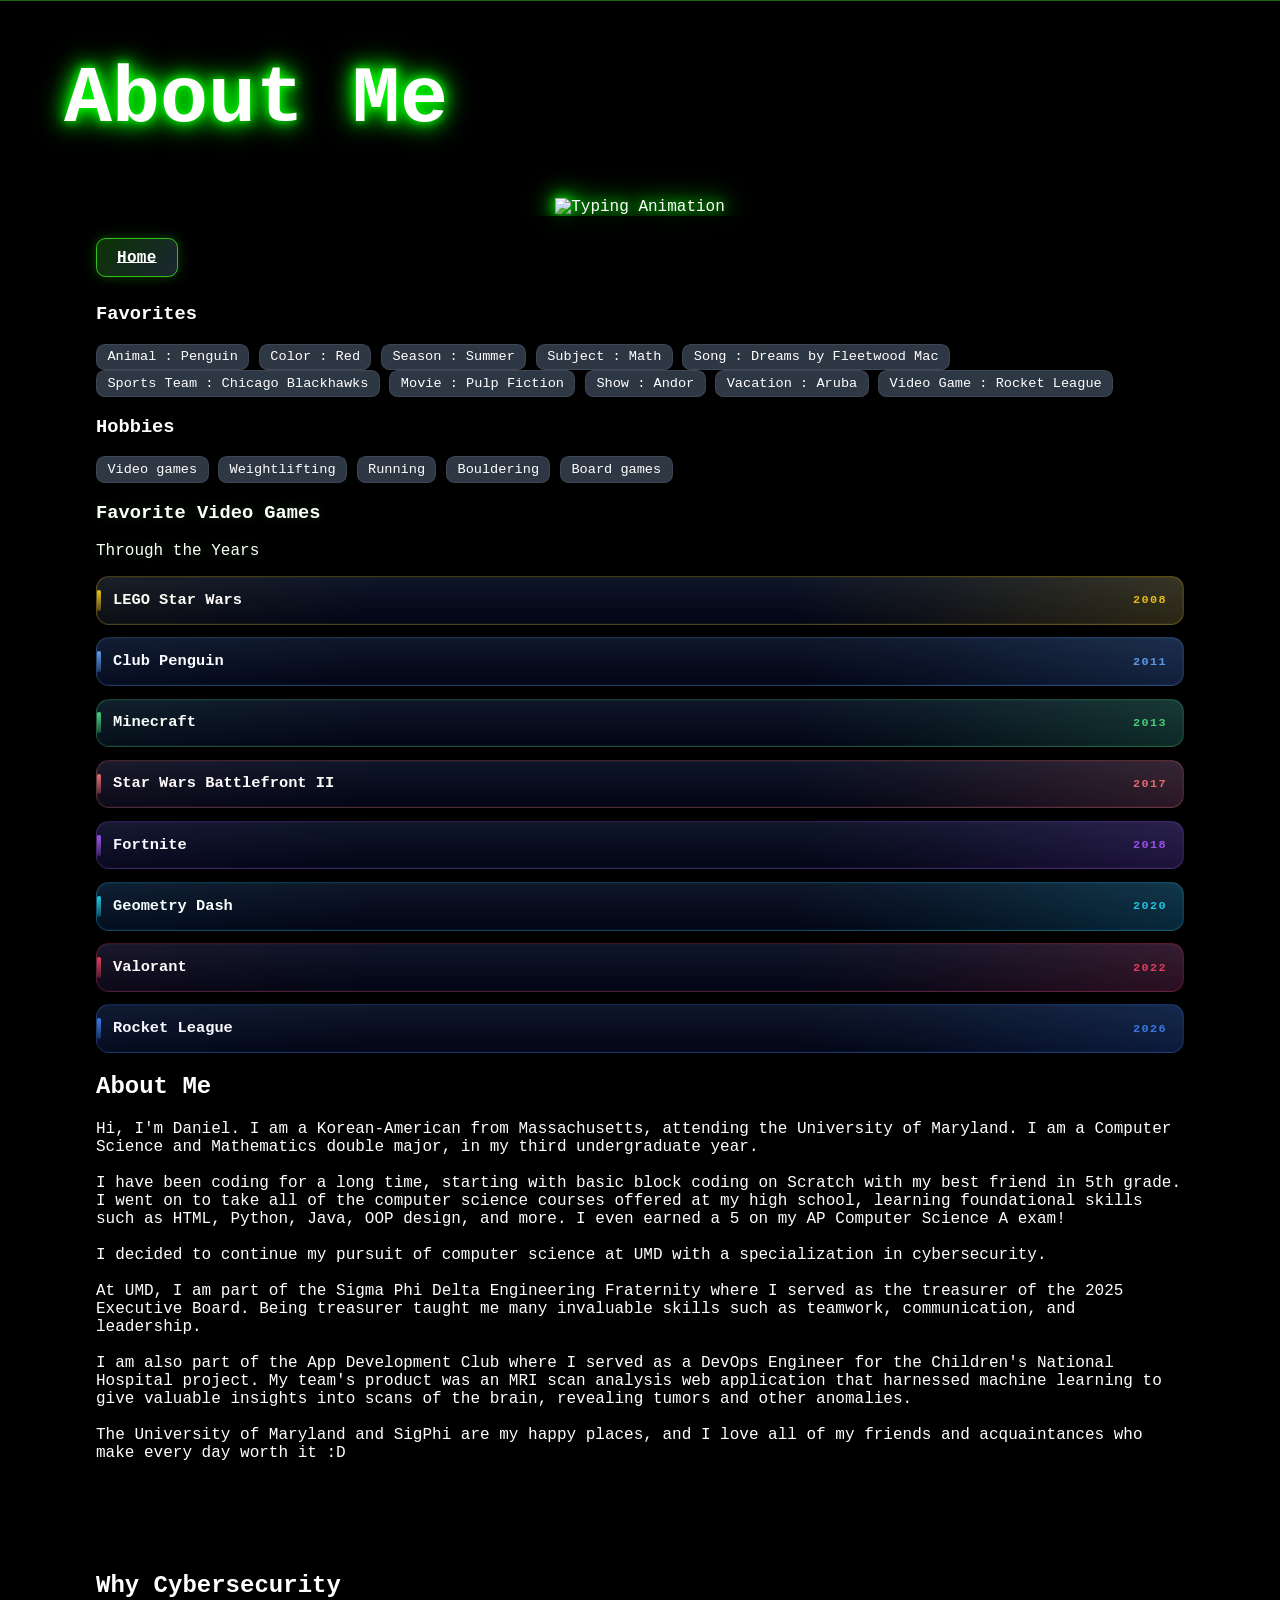
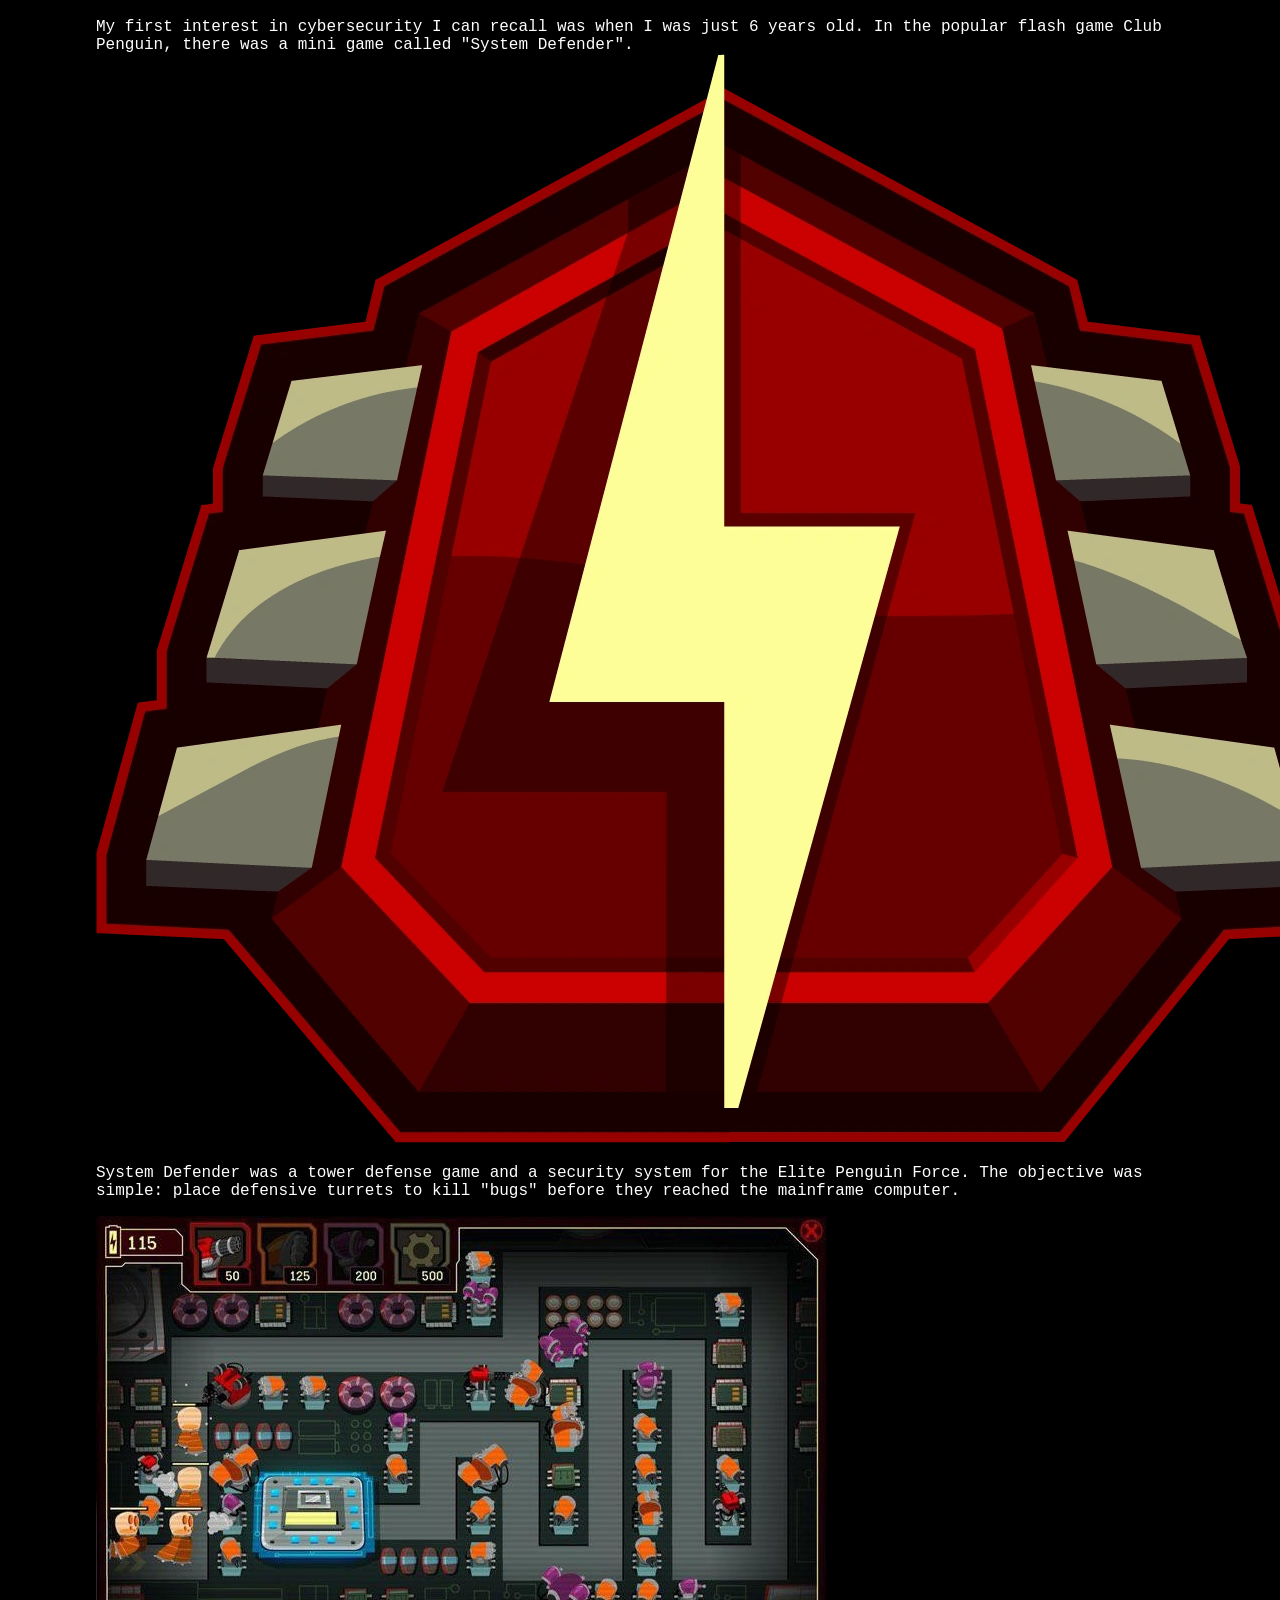
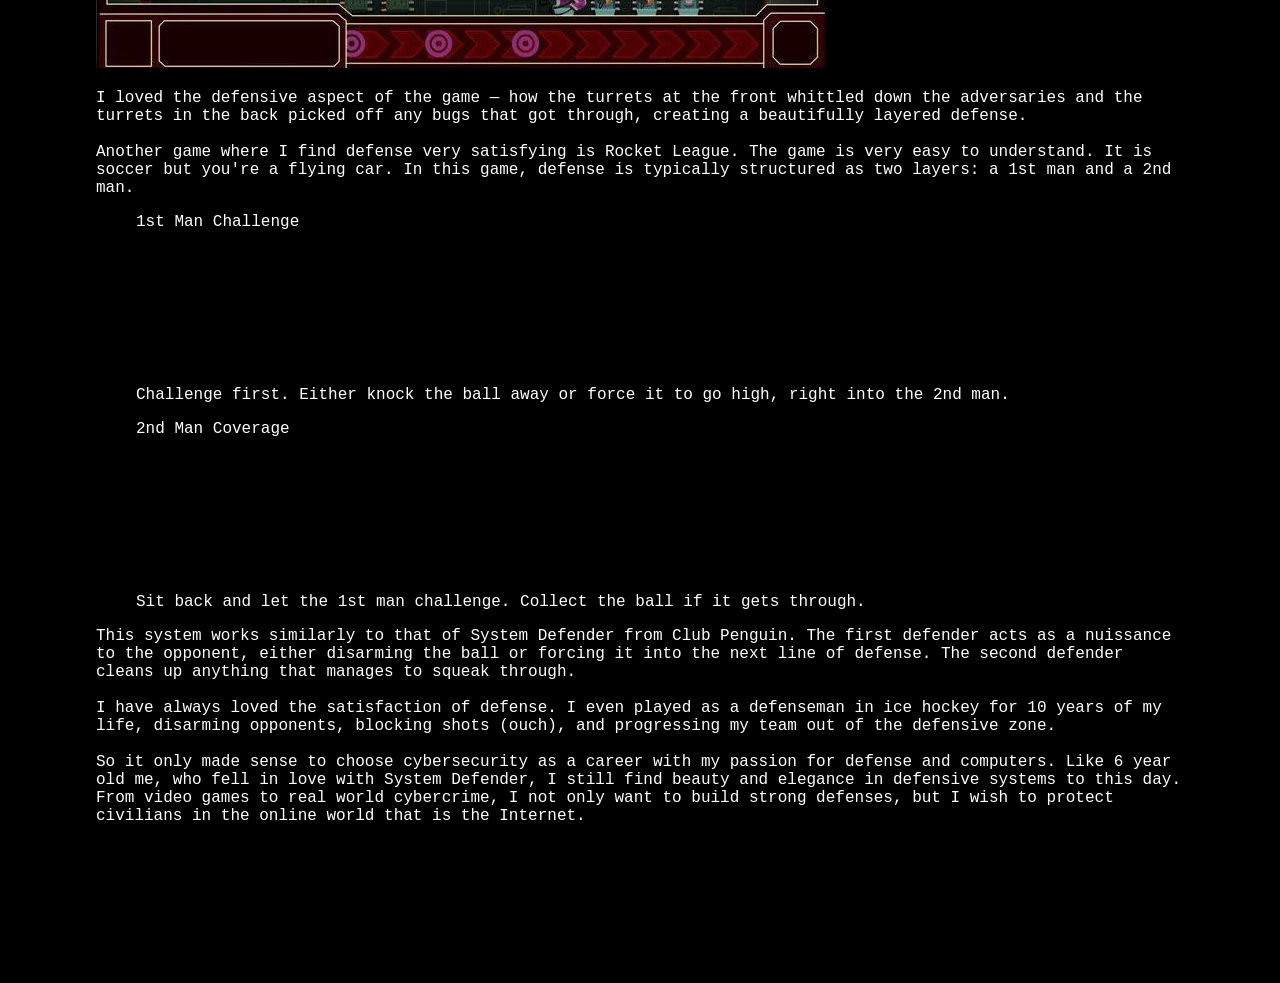
==== commit 66e7a9a9: "minor fixes" ====
--- a/aboutme.html
+++ b/aboutme.html
@@ -202,15 +202,16 @@
               Mathematics double major, in my third undergraduate year.
               <br /><br />
               I have been coding for a long time, starting with basic block
-              coding on Scratch with my best friend in 5th grade. I took all of
-              the computer science courses offered at my high school, learning
-              foundational skills such as HTML, Python, Java, OOP design, and
-              more. I even earned a 5 on my AP Computer Science A exam!
+              coding on Scratch with my best friend in 5th grade. I went on to
+              take all of the computer science courses offered at my high
+              school, learning foundational skills such as HTML, Python, Java,
+              OOP design, and more. I even earned a 5 on my AP Computer Science
+              A exam!
               <br /><br />
               I decided to continue my pursuit of computer science at UMD with a
               specialization in cybersecurity.
               <br /><br />
-              At UMD I am part of the Sigma Phi Delta Engineering Fraternity
+              At UMD, I am part of the Sigma Phi Delta Engineering Fraternity
               where I served as the treasurer of the 2025 Executive Board. Being
               treasurer taught me many invaluable skills such as teamwork,
               communication, and leadership.
@@ -218,7 +219,7 @@
               I am also part of the App Development Club where I served as a
               DevOps Engineer for the Children's National Hospital project. My
               team's product was an MRI scan analysis web application that
-              harnessed machine learning to give unique insights into scans of
+              harnessed machine learning to give valuable insights into scans of
               the brain, revealing tumors and other anomalies.
               <br /><br />
               The University of Maryland and SigPhi are my happy places, and I
@@ -277,8 +278,8 @@
                       <source src="logos/1stman.mp4" type="video/mp4" />
                     </video>
                     <figcaption class="text-sm text-white/70">
-                      Challenge first. Either knock the ball off the opponent or
-                      force them to go high, right into the 2nd man.
+                      Challenge first. Either knock the ball away or force it to
+                      go high, right into the 2nd man.
                     </figcaption>
                   </figure>
                   <figure class="space-y-2">
@@ -300,7 +301,7 @@
                     </video>
                     <figcaption class="text-sm text-white/70">
                       Sit back and let the 1st man challenge. Collect the ball
-                      if it gets past the 1st man.
+                      if it gets through.
                     </figcaption>
                   </figure>
                 </div>
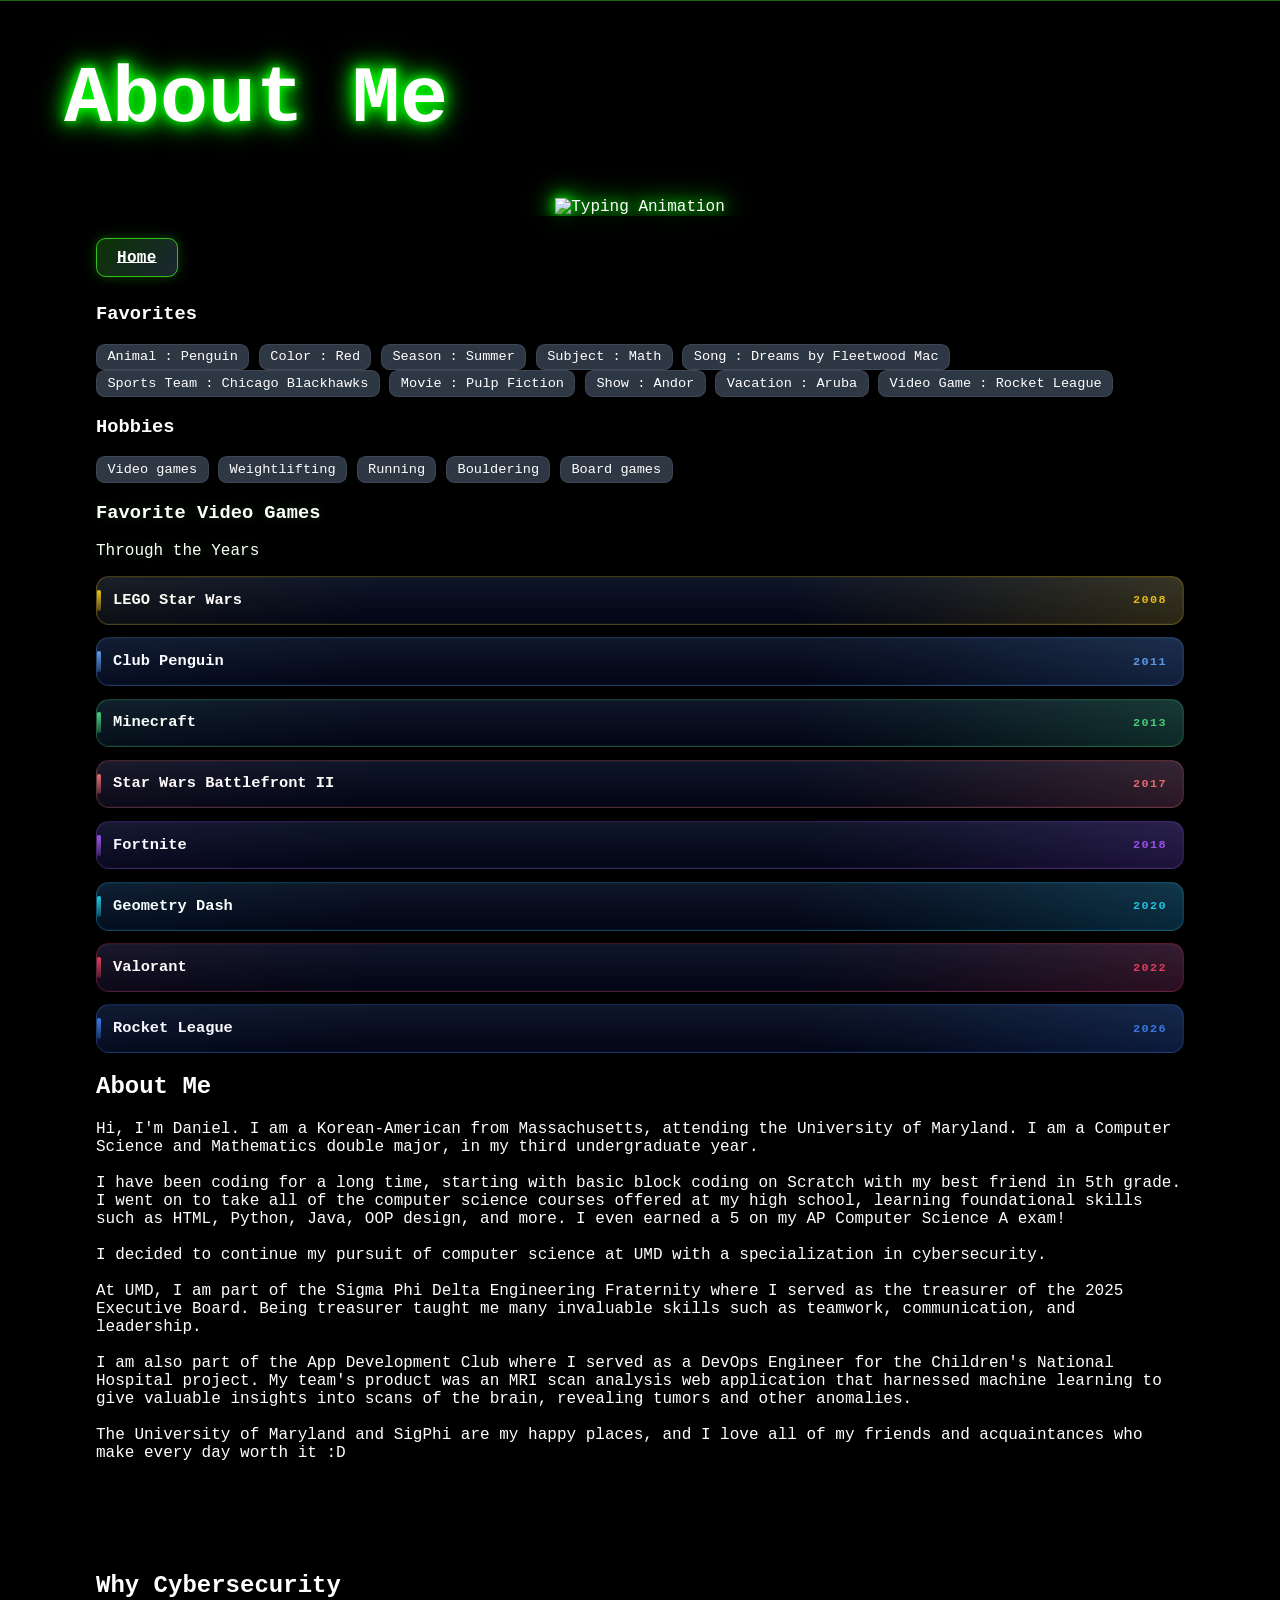
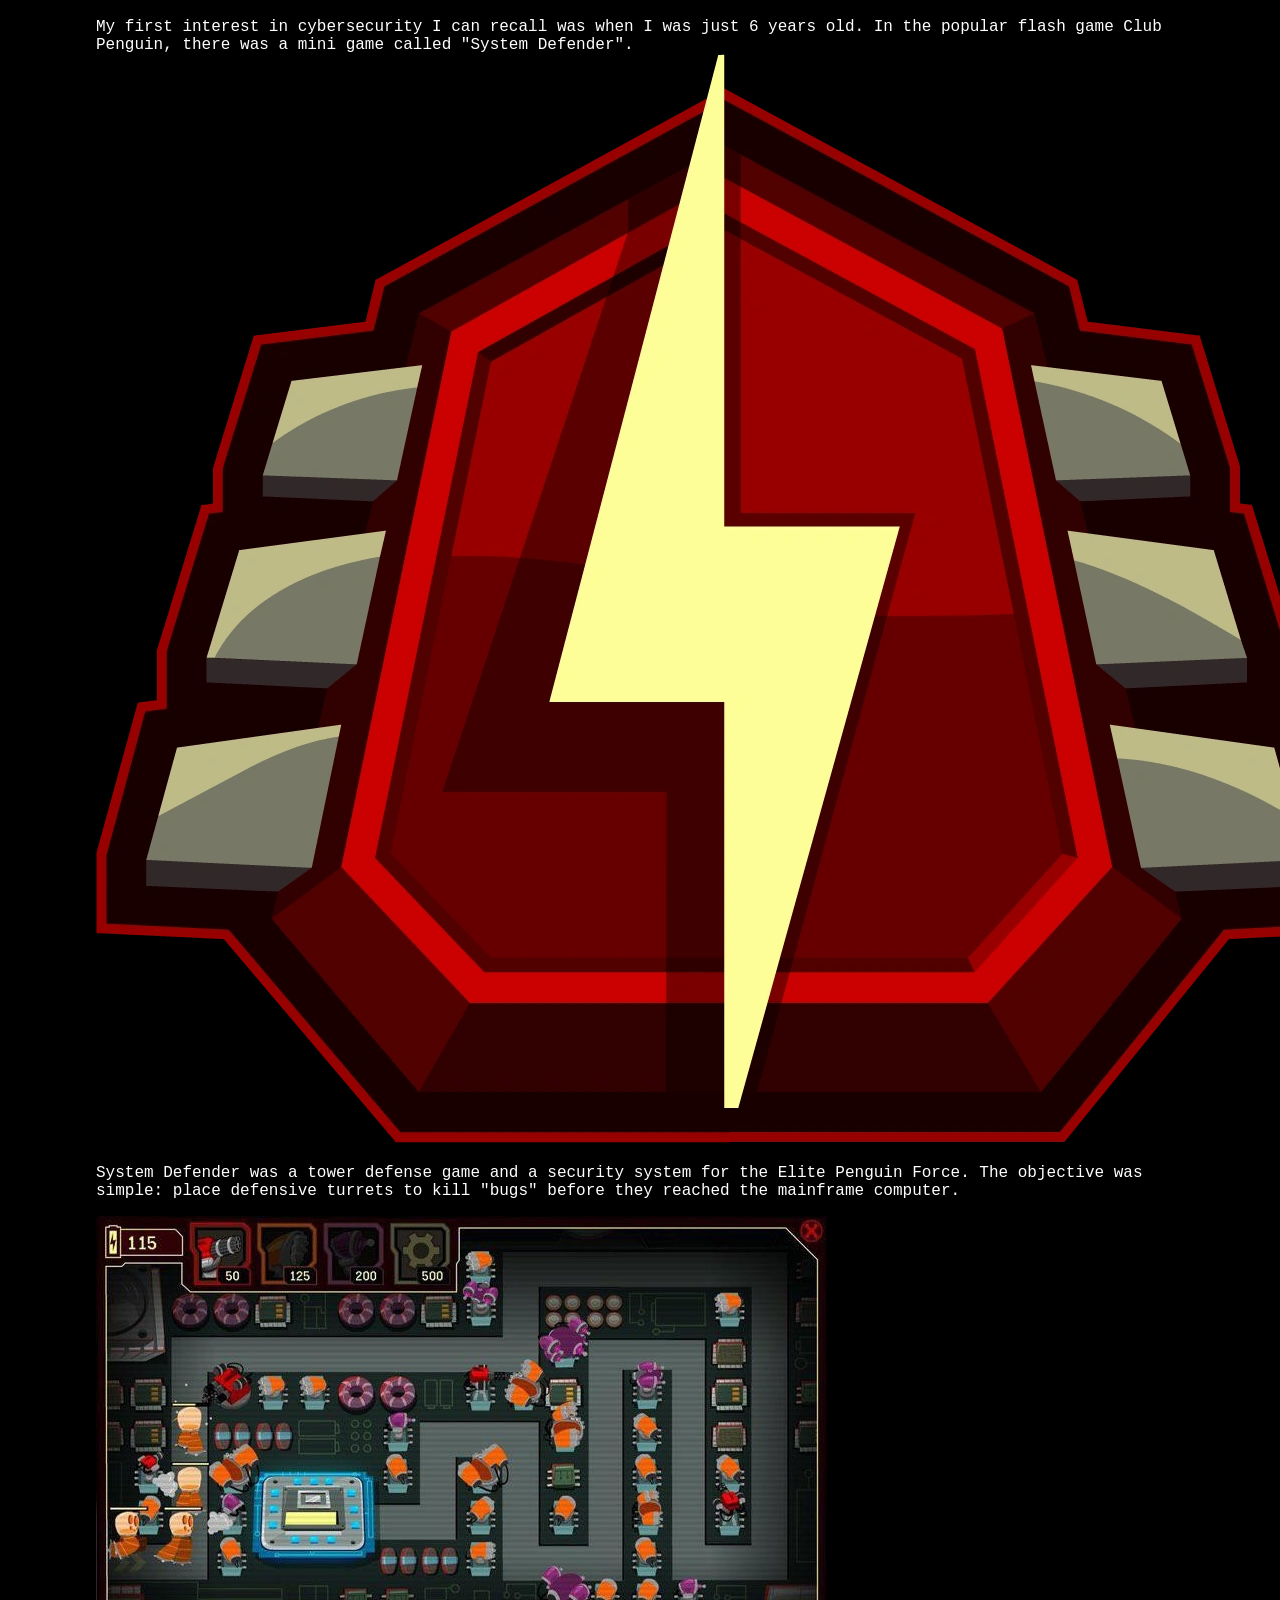
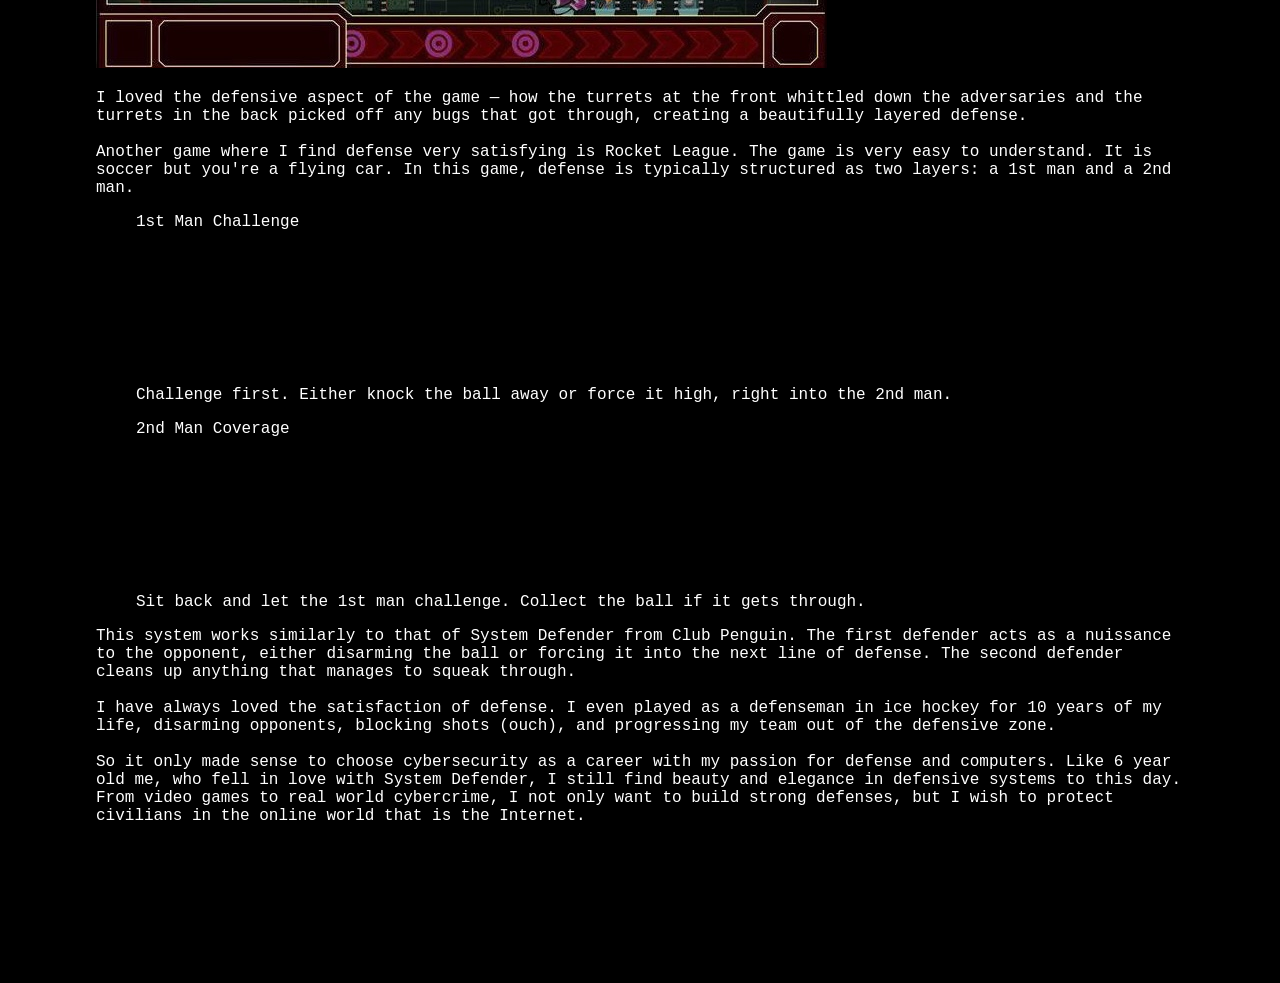
==== commit d4aa9e8e: "minor tweaks" ====
--- a/aboutme.html
+++ b/aboutme.html
@@ -257,7 +257,9 @@
                   Another game where I find defense very satisfying is Rocket
                   League. The game is very easy to understand. It is soccer but
                   you're a flying car. In this game, defense is typically
-                  structured as two layers: a 1st man and a 2nd man.
+                  structured as two layers: a
+                  <span class="font-semibold text-lime-300">1st man</span> and a
+                  <span class="font-semibold text-cyan-300">2nd man</span>.
                 </p>
                 <div class="grid grid-cols-1 md:grid-cols-2 gap-4">
                   <figure class="space-y-2">
@@ -278,8 +280,8 @@
                       <source src="logos/1stman.mp4" type="video/mp4" />
                     </video>
                     <figcaption class="text-sm text-white/70">
-                      Challenge first. Either knock the ball away or force it to
-                      go high, right into the 2nd man.
+                      Challenge first. Either knock the ball away or force it
+                      high, right into the 2nd man.
                     </figcaption>
                   </figure>
                   <figure class="space-y-2">
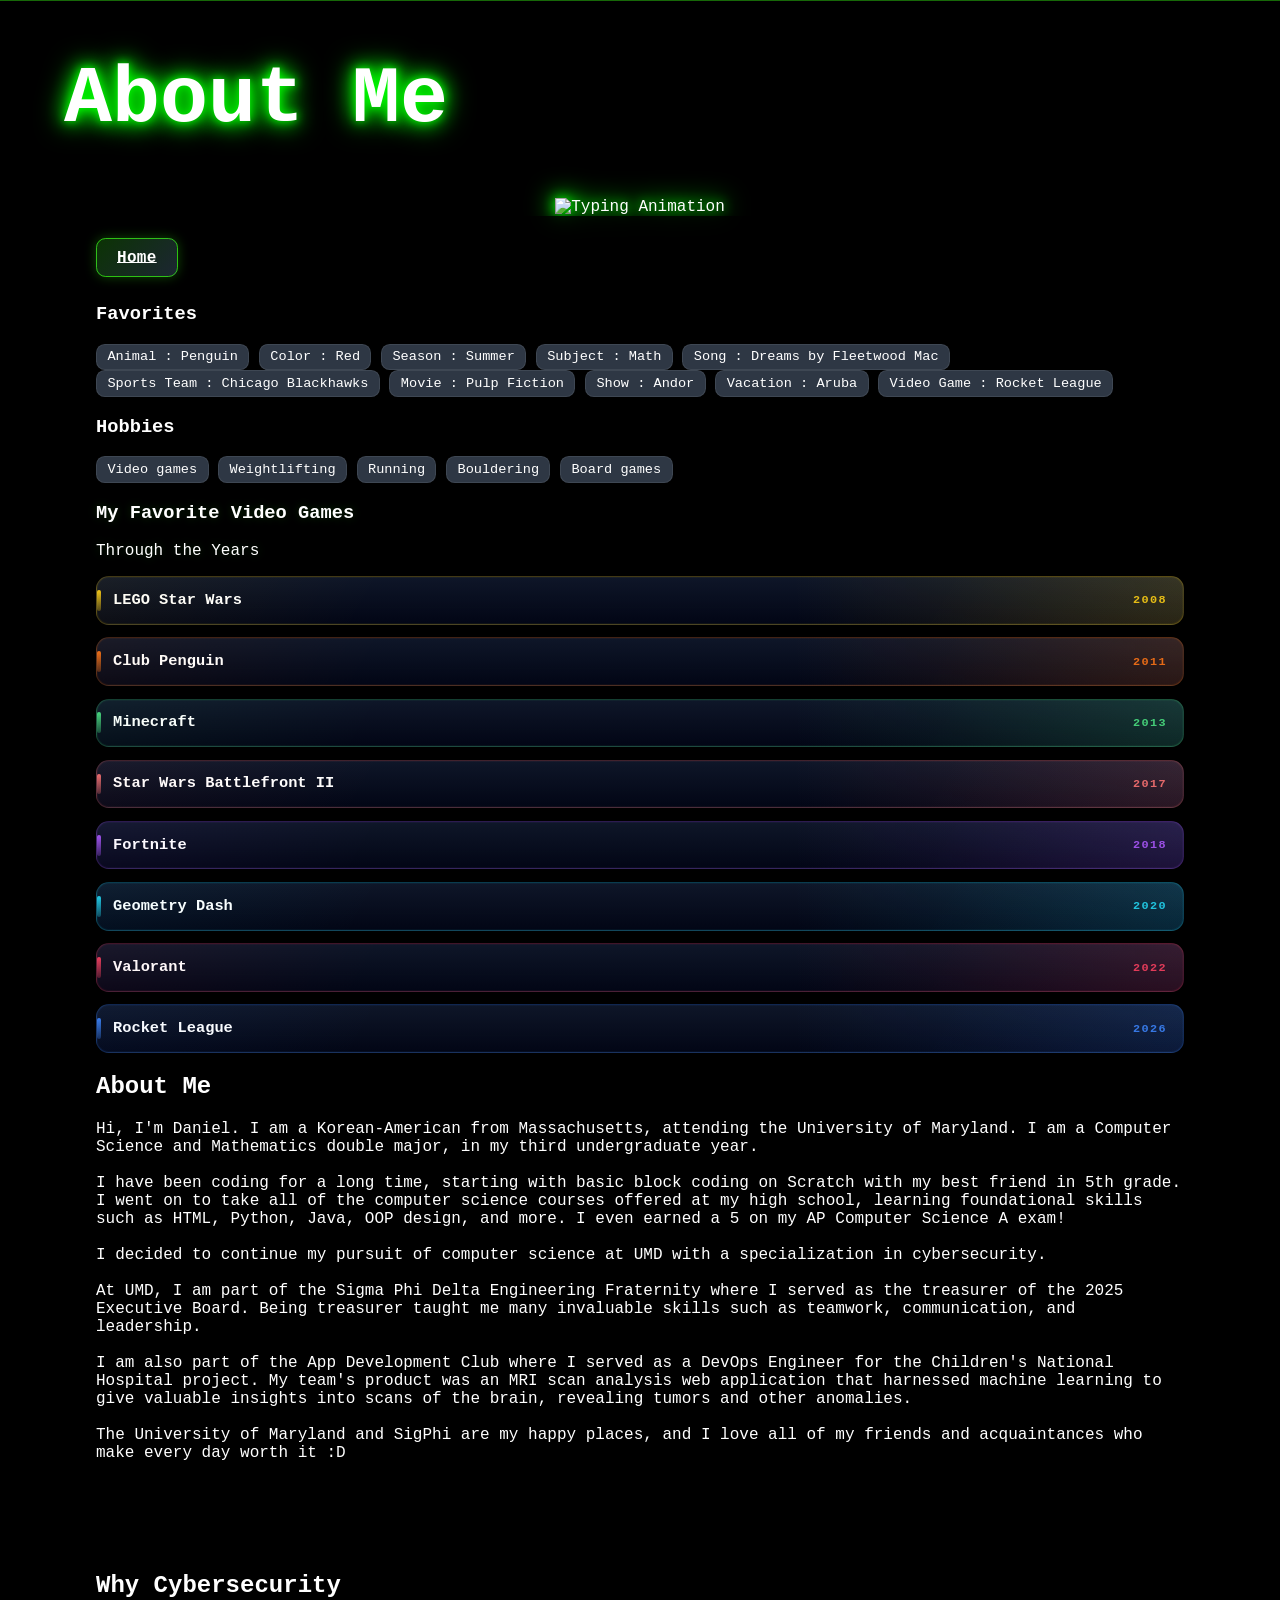
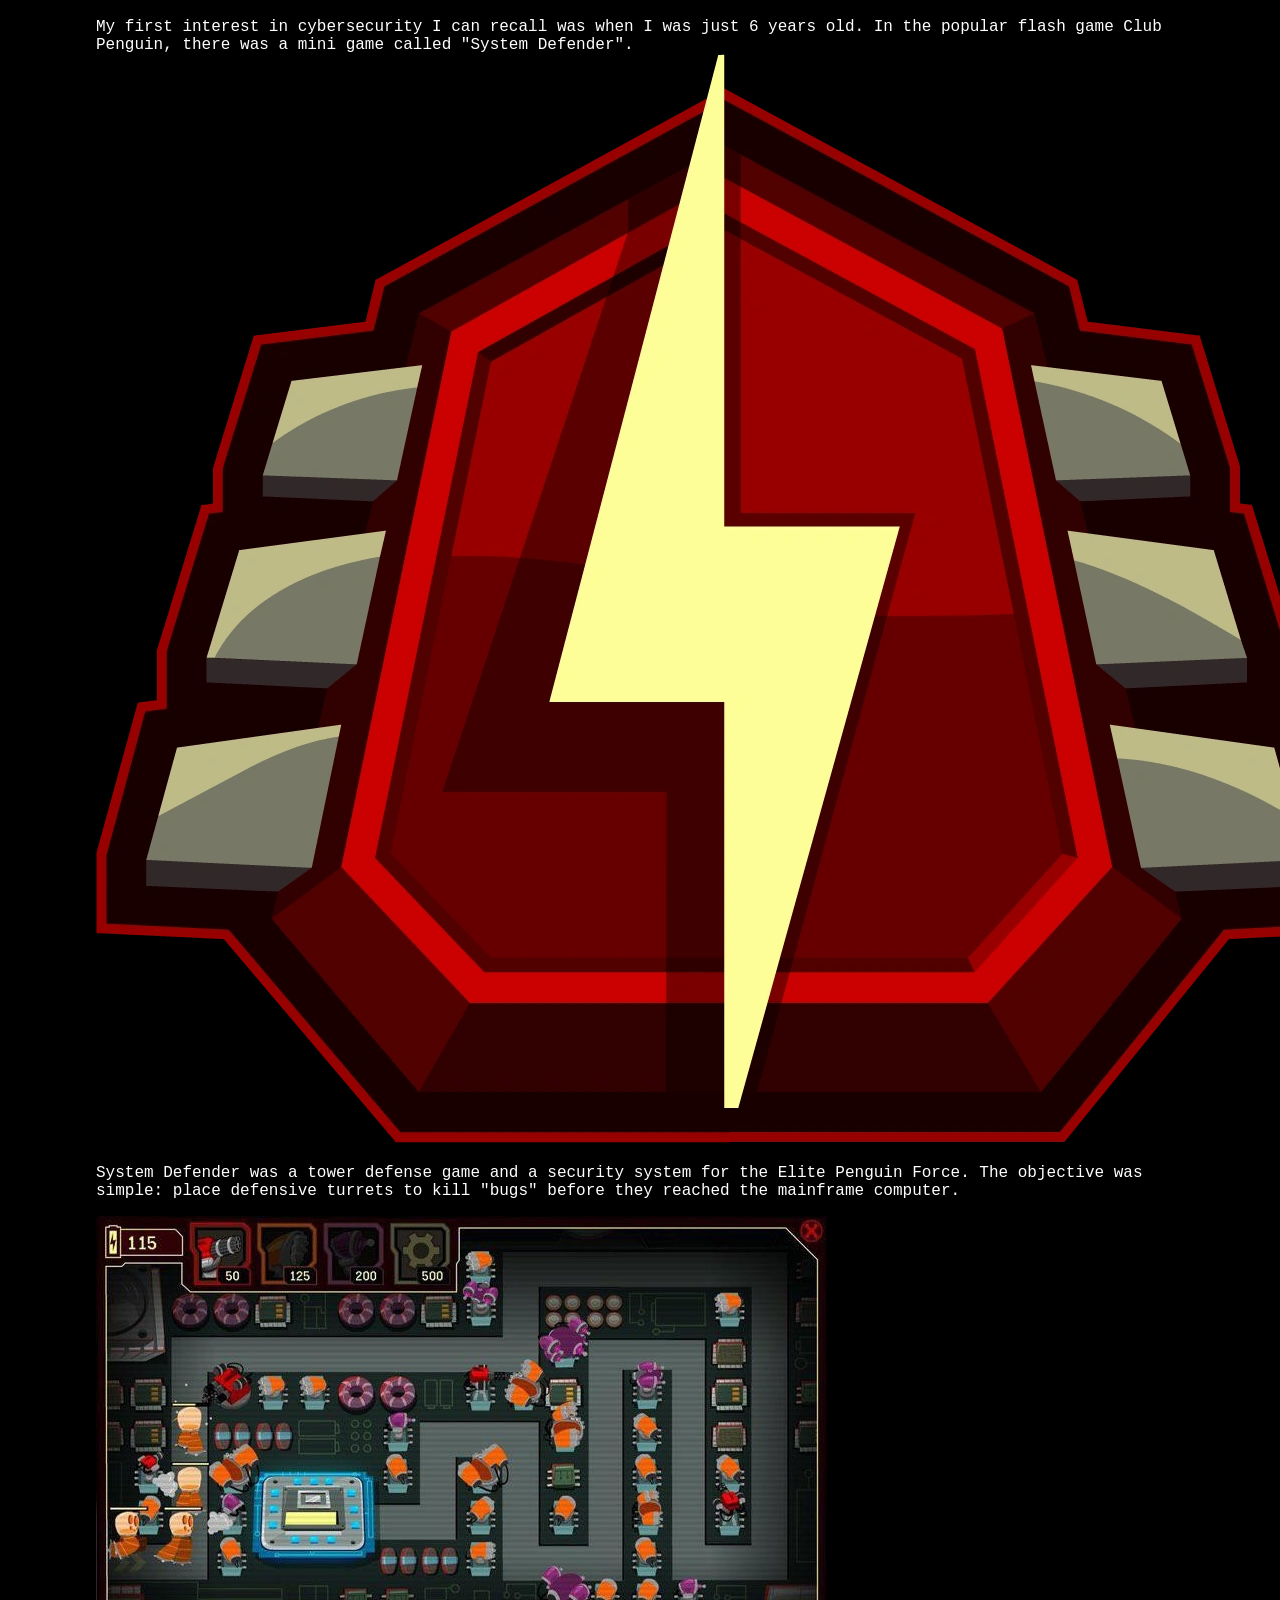
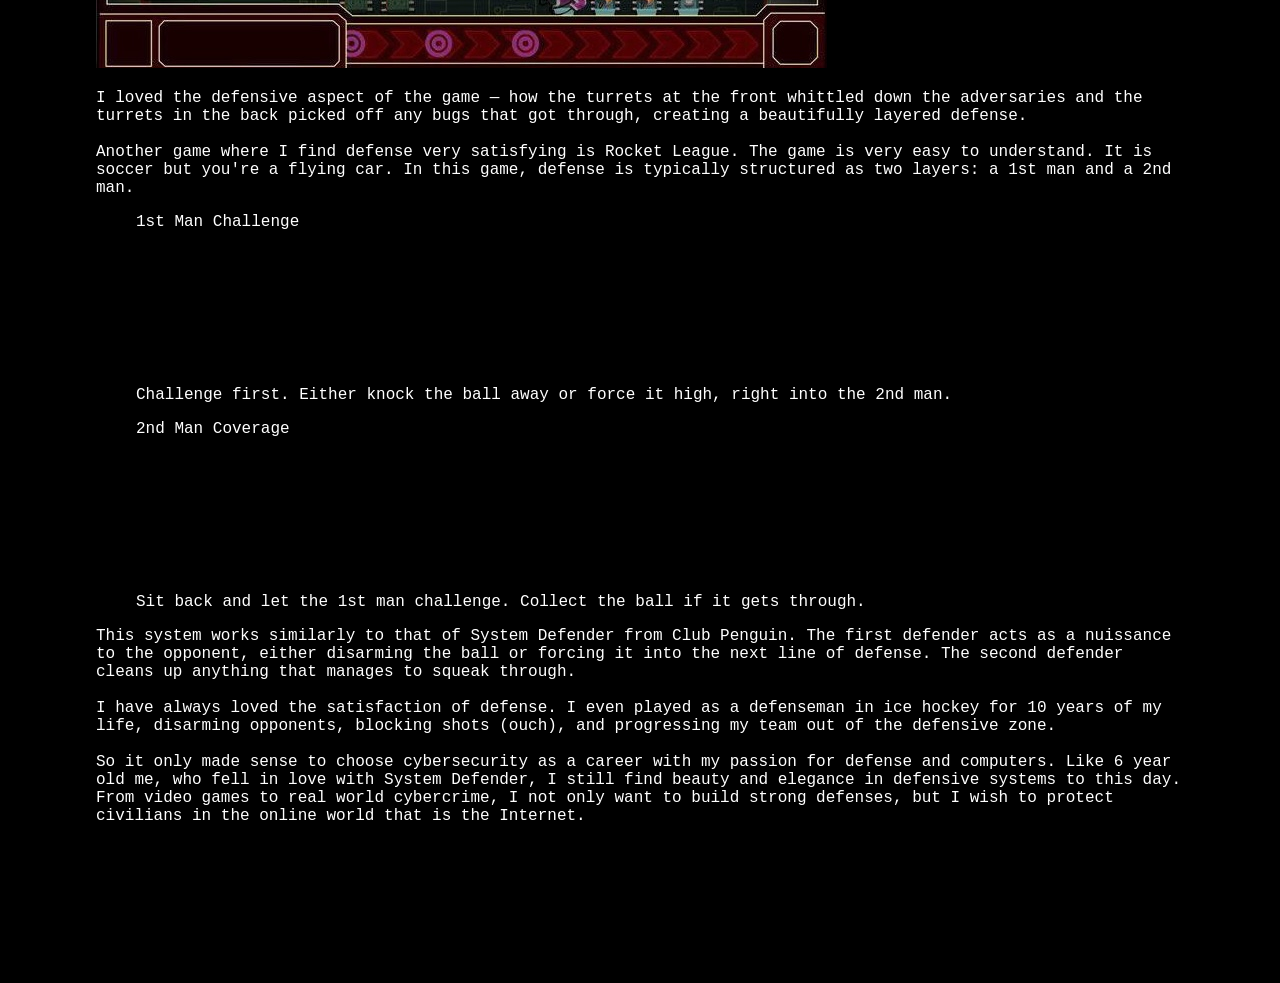
==== commit 0da2e189: "minor tweaks" ====
--- a/aboutme.html
+++ b/aboutme.html
@@ -71,7 +71,7 @@
             Gamer;
             Weightlifter;
             Runner;
-            Penguin Lover"
+            Penguin Enthusiast"
             alt="Typing Animation"
           />
         </div>
@@ -127,7 +127,7 @@
 
               <div class="mt-8">
                 <h3 class="game-stack-title text-xl font-semibold mb-2">
-                  Favorite Video Games
+                  My Favorite Video Games
                 </h3>
                 <p class="game-stack-title text-sm font-semibold mb-2">
                   Through the Years
@@ -142,7 +142,7 @@
                   </div>
                   <div
                     class="game-card"
-                    style="--game-accent: 96, 165, 250; --game-shift: 12px"
+                    style="--game-accent: 249, 115, 22; --game-shift: 12px"
                   >
                     <span class="game-card-title">Club Penguin</span>
                     <span class="game-card-year">2011</span>
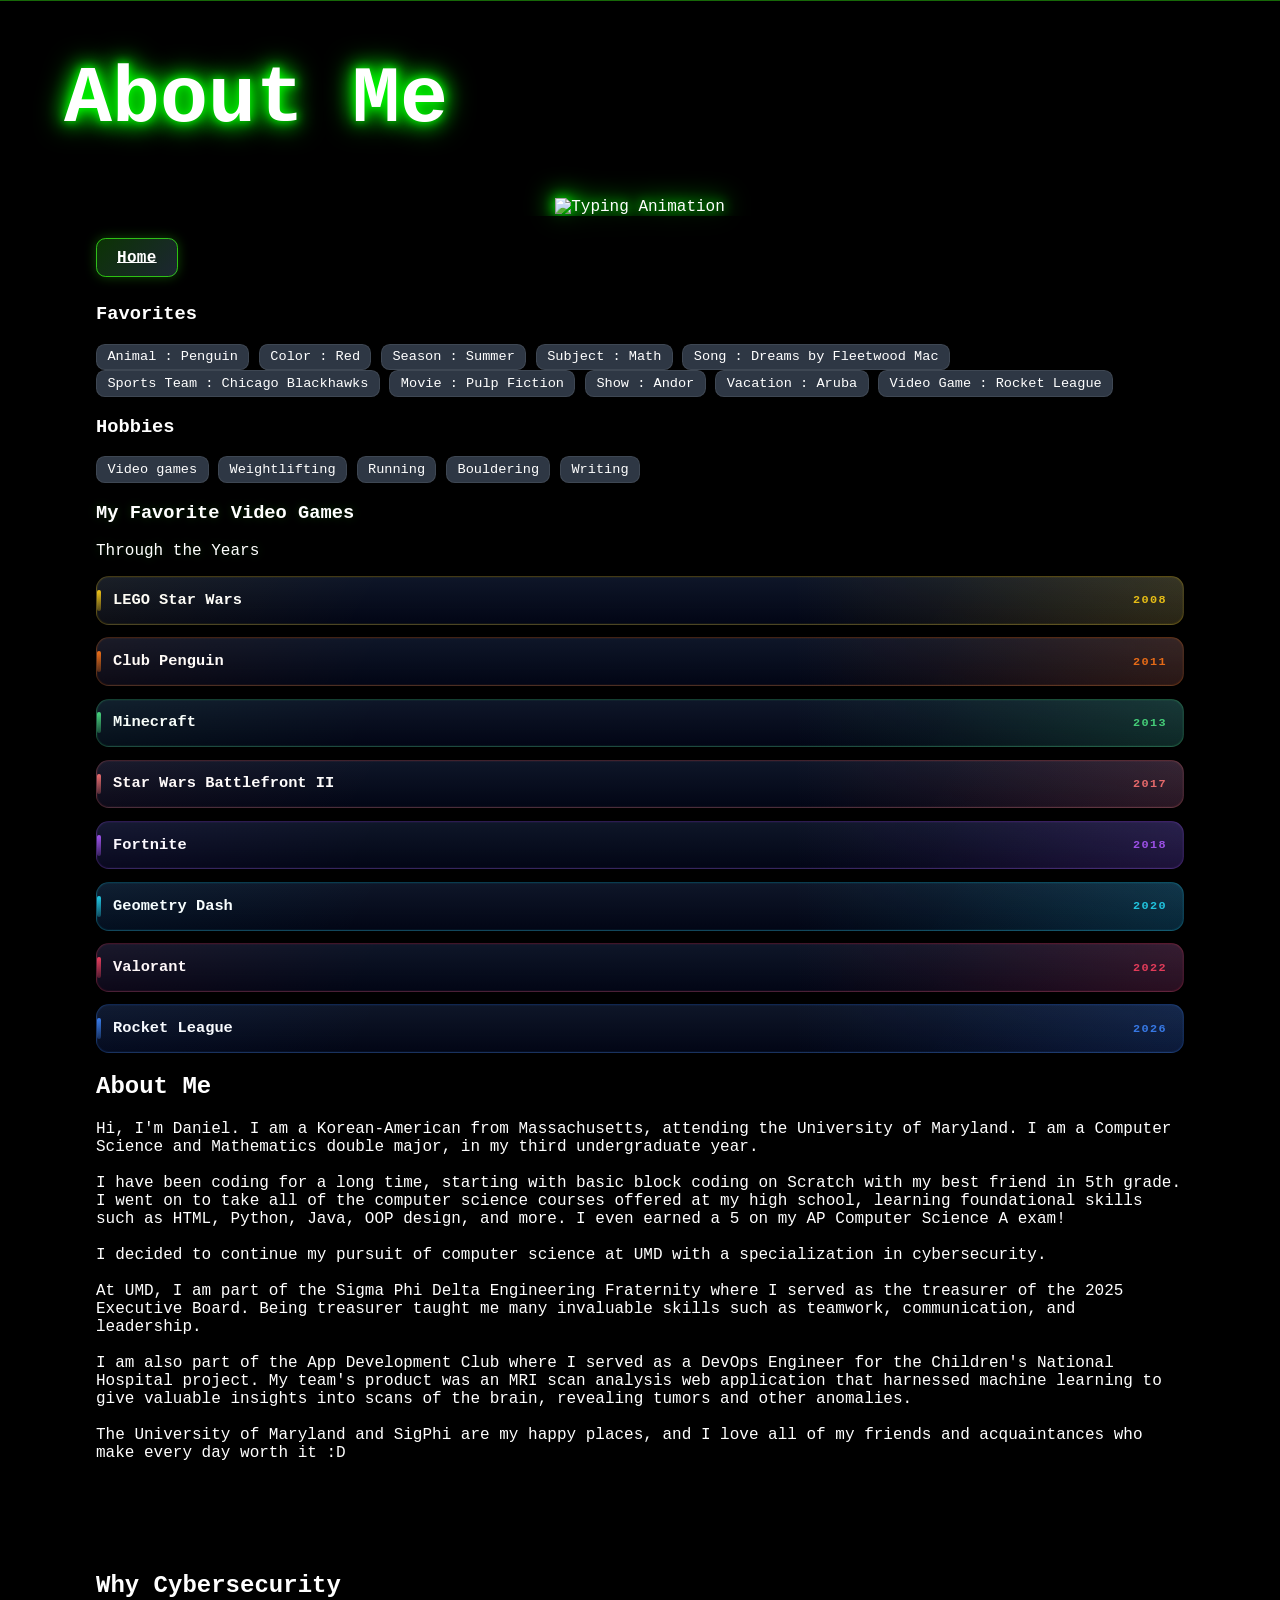
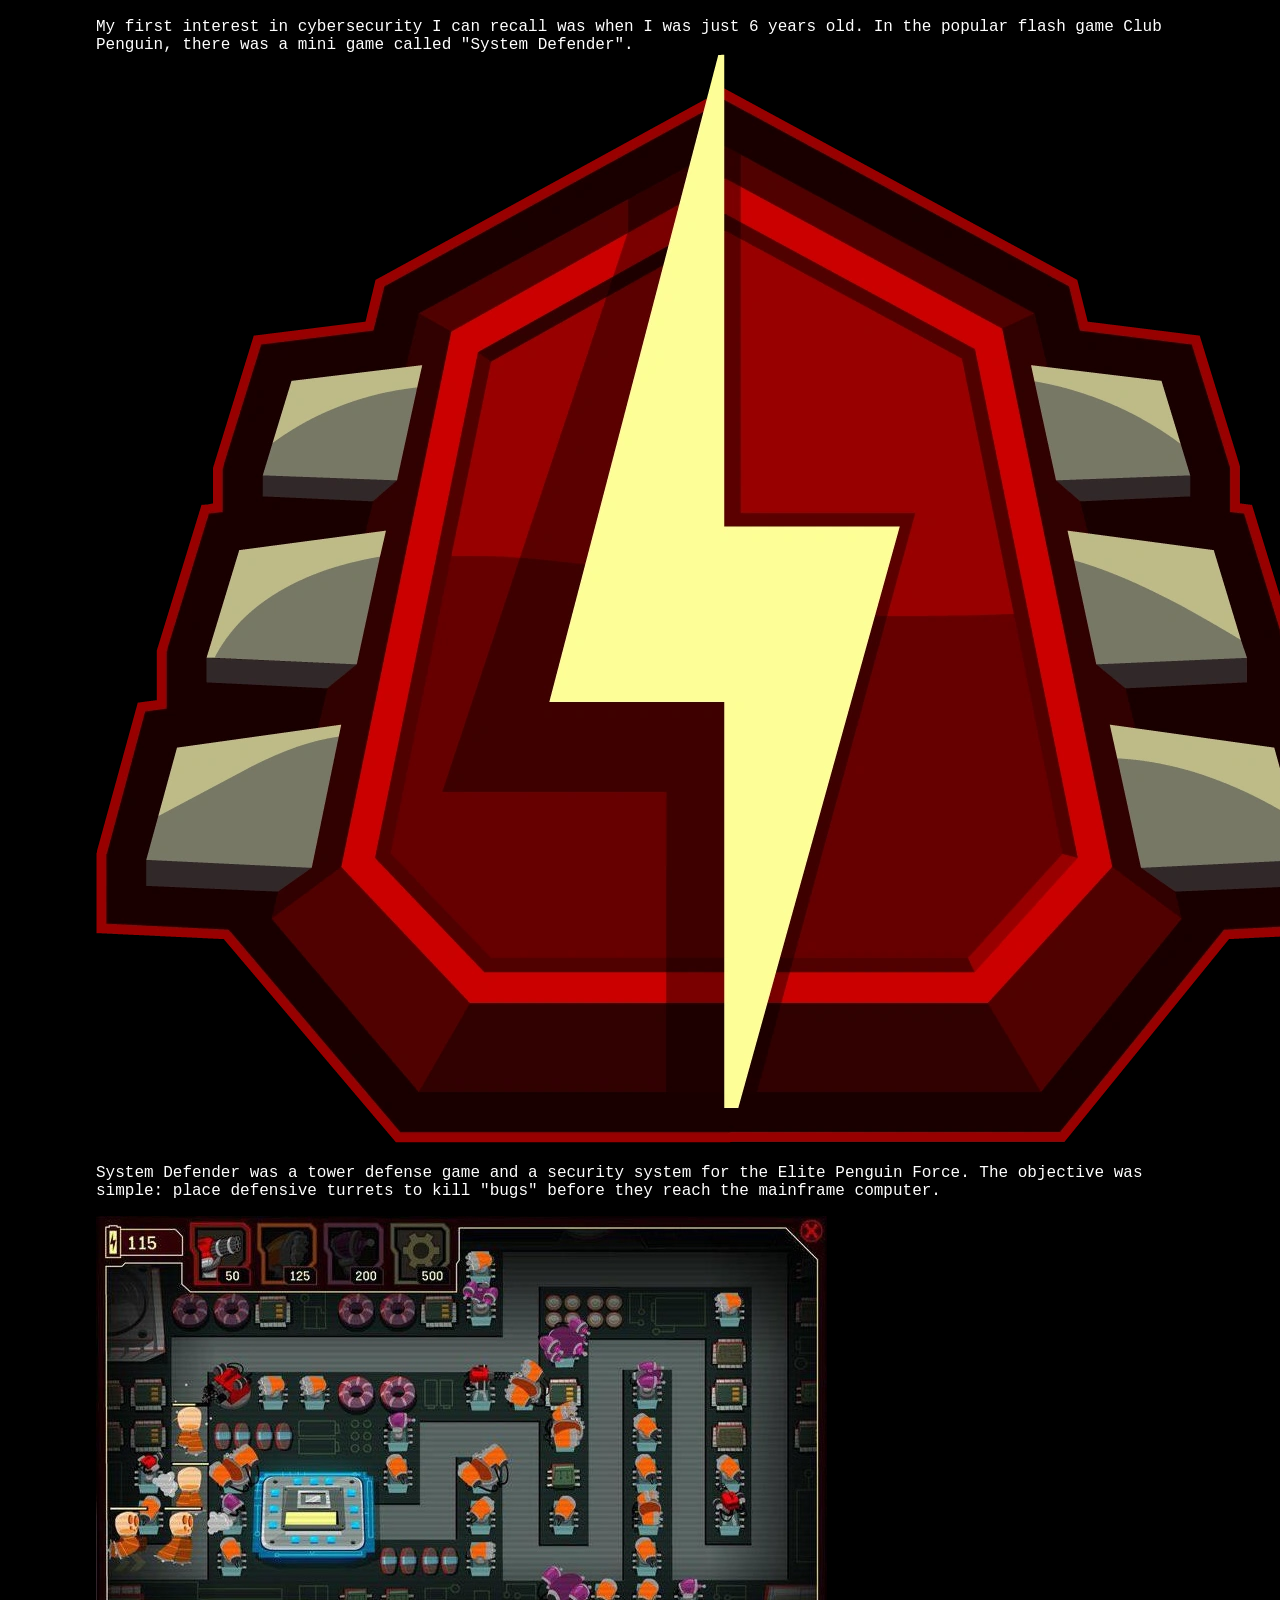
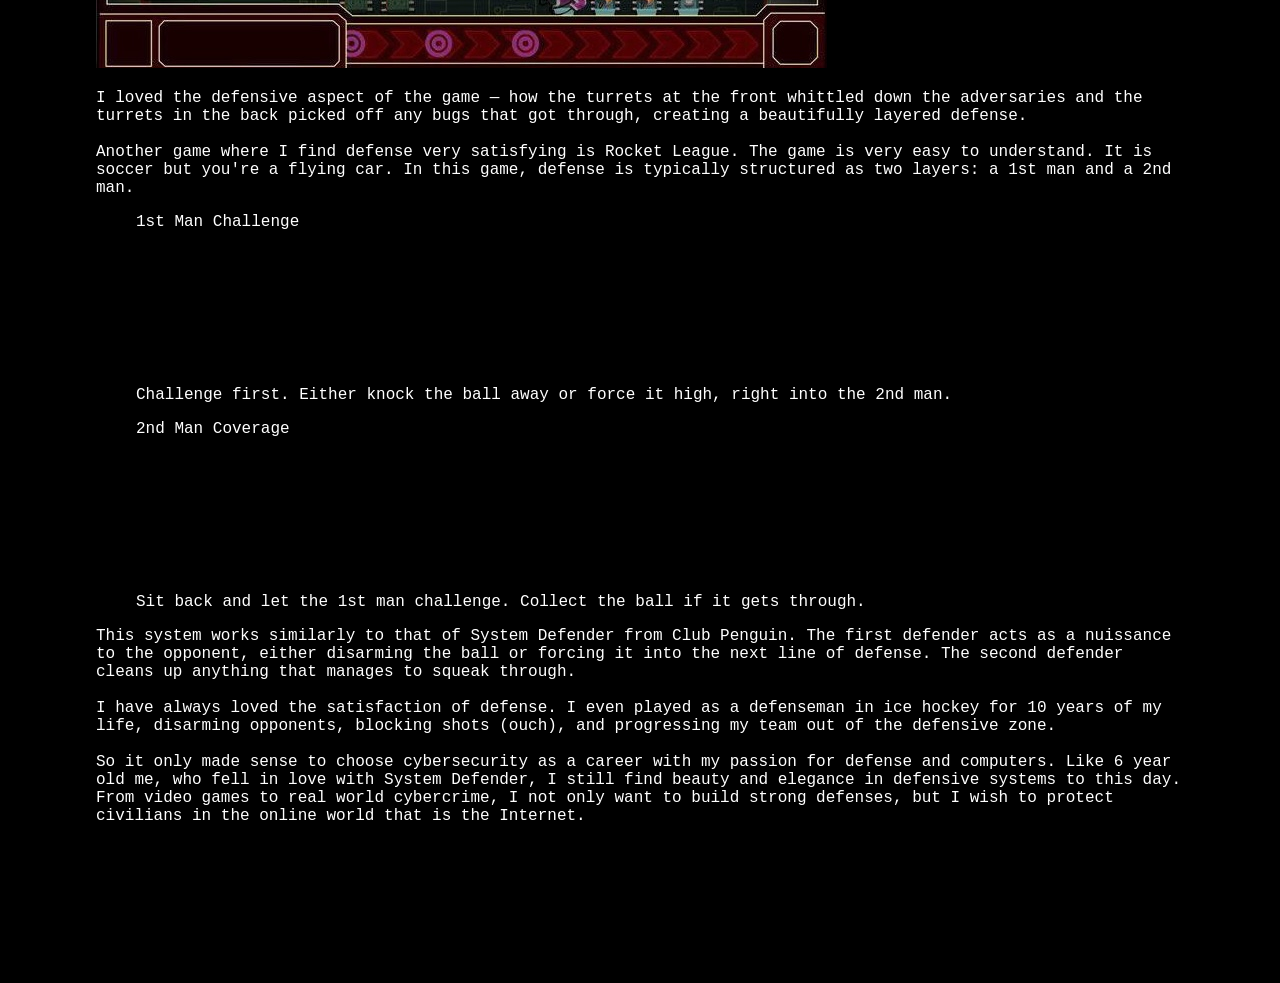
==== commit db4467e7: "minor updates" ====
--- a/aboutme.html
+++ b/aboutme.html
@@ -120,7 +120,7 @@
                     <span class="skill-pill">Weightlifting</span>
                     <span class="skill-pill">Running</span>
                     <span class="skill-pill">Bouldering</span>
-                    <span class="skill-pill">Board games</span>
+                    <span class="skill-pill">Writing</span>
                   </div>
                 </div>
               </div>
@@ -240,7 +240,7 @@
                 <p>
                   System Defender was a tower defense game and a security system
                   for the Elite Penguin Force. The objective was simple: place
-                  defensive turrets to kill "bugs" before they reached the
+                  defensive turrets to kill "bugs" before they reach the
                   mainframe computer.
                 </p>
                 <img
--- a/style.css
+++ b/style.css
@@ -471,7 +471,7 @@
     );
   box-shadow: inset 0 0 0 1px rgba(var(--game-accent), 0.05), 0 10px 18px rgba(0, 0, 0, 0.24);
   transform: none;
-  transition: transform 0.22s ease, border-color 0.22s ease, box-shadow 0.22s ease;
+  transition: border-color 0.22s ease, box-shadow 0.22s ease;
 }
 
 .game-card::before {
@@ -500,9 +500,10 @@
 }
 
 .game-card:hover {
-  transform: translateY(-2px);
-  border-color: rgba(var(--game-accent), 0.48);
-  box-shadow: 0 14px 26px rgba(0, 0, 0, 0.34), 0 0 18px rgba(var(--game-accent), 0.1);
+  border-color: rgba(var(--game-accent), 0.46);
+  box-shadow: inset 0 0 0 1px rgba(var(--game-accent), 0.08),
+    0 10px 18px rgba(0, 0, 0, 0.24),
+    0 0 22px rgba(var(--game-accent), 0.18);
 }
 
 .game-card-title {
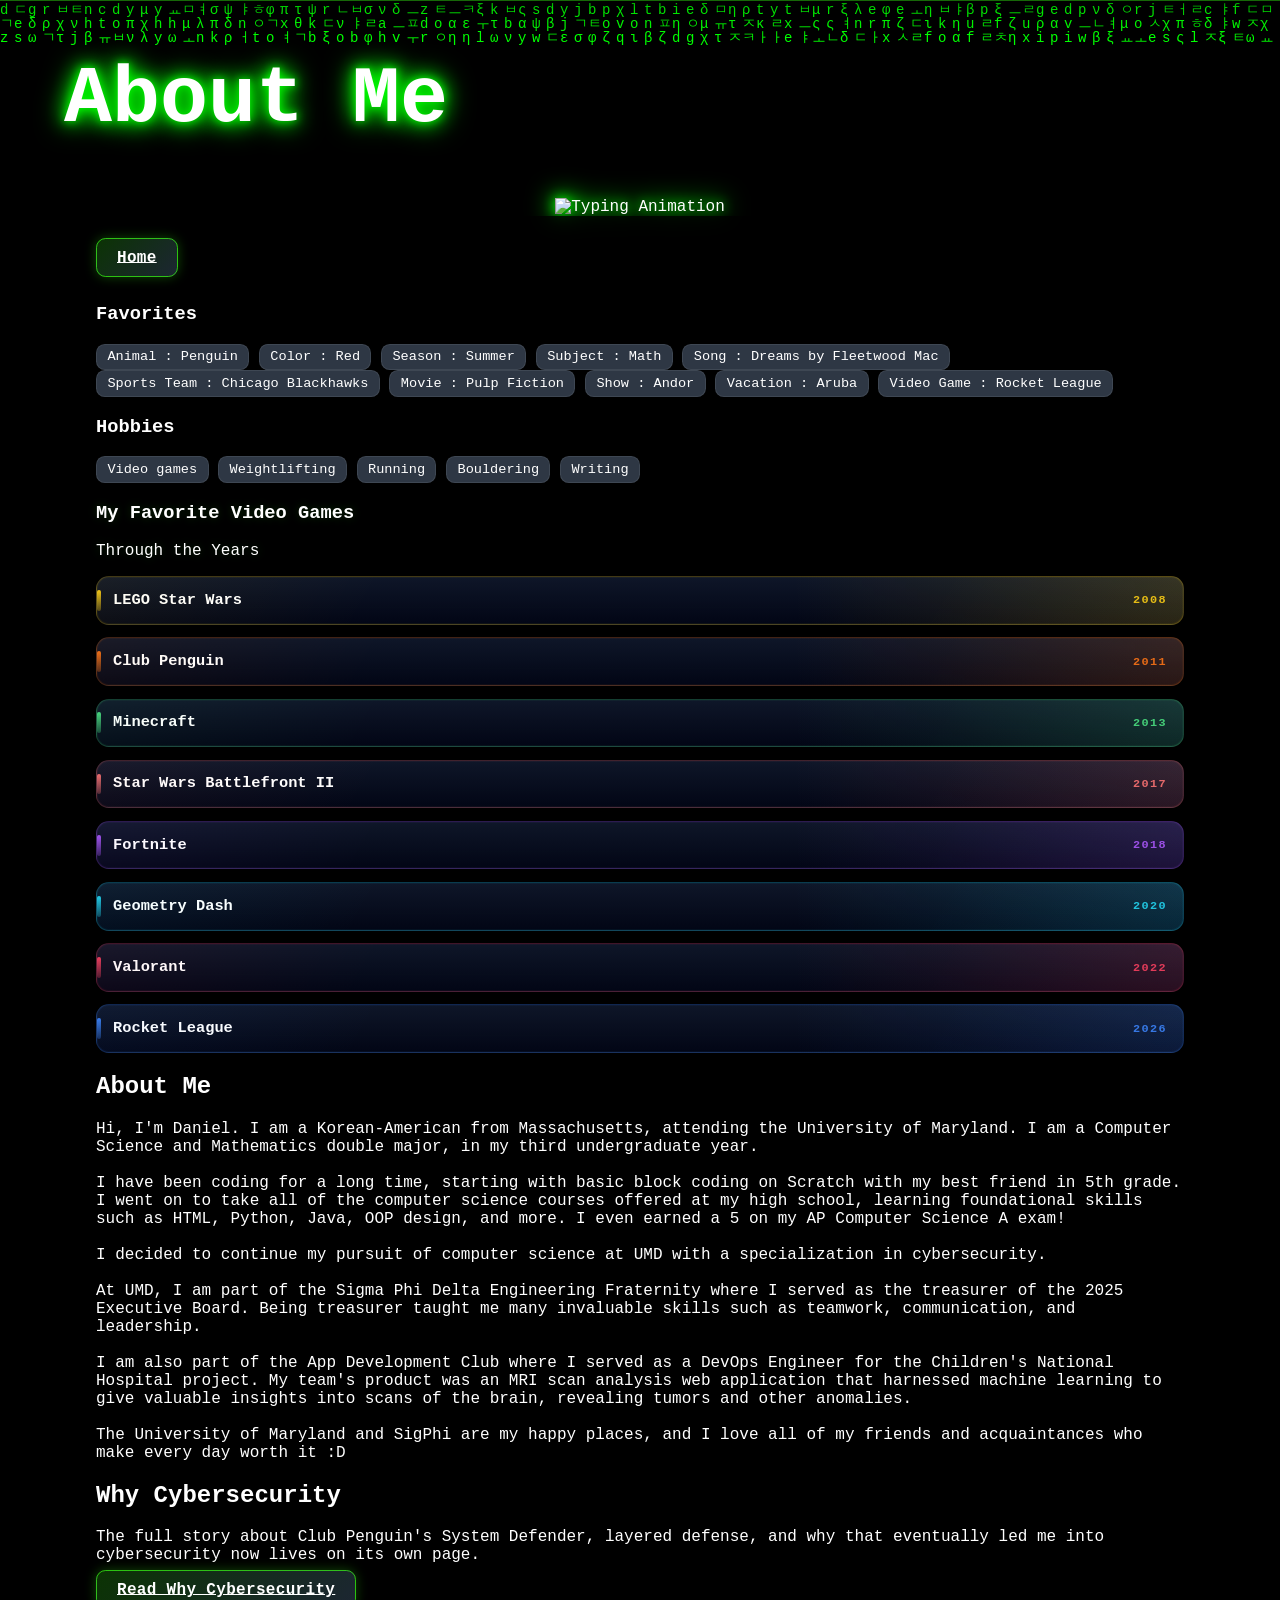
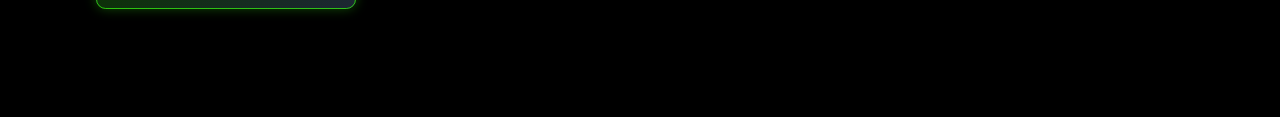
==== commit 88b748a2: "july 2026 update" ====
--- a/aboutme.html
+++ b/aboutme.html
@@ -225,108 +225,18 @@
               The University of Maryland and SigPhi are my happy places, and I
               love all of my friends and acquaintances who make every day worth
               it :D
-              <br /><br /><br /><br /><br /><br />
-              <h2 class="text-3xl font-bold mb-6">Why Cybersecurity</h2>
-              My first interest in cybersecurity I can recall was when I was
-              just 6 years old. In the popular flash game Club Penguin, there
-              was a mini game called "System Defender".
-              <div class="mt-6 flex flex-col gap-4">
-                <img
-                  src="logos/systemdefender3.webp"
-                  alt="System Defender image 3"
-                  class="w-3/4 md:w-2/3 max-w-lg mx-auto h-auto rounded-lg"
-                />
-                <br />
-                <p>
-                  System Defender was a tower defense game and a security system
-                  for the Elite Penguin Force. The objective was simple: place
-                  defensive turrets to kill "bugs" before they reach the
-                  mainframe computer.
+              <div class="mt-12">
+                <h2 class="mb-3 text-3xl font-bold text-white">
+                  Why Cybersecurity
+                </h2>
+                <p class="mb-5 text-white/80">
+                  The full story about Club Penguin's System Defender, layered
+                  defense, and why that eventually led me into cybersecurity now
+                  lives on its own page.
                 </p>
-                <img
-                  src="logos/systemdefender2.jpg"
-                  alt="System Defender image 2"
-                  class="w-full h-auto rounded-lg border border-white/10"
-                />
-                <p>
-                  I loved the defensive aspect of the game — how the turrets at
-                  the front whittled down the adversaries and the turrets in the
-                  back picked off any bugs that got through, creating a
-                  beautifully layered defense.
-                  <br /><br />
-                  Another game where I find defense very satisfying is Rocket
-                  League. The game is very easy to understand. It is soccer but
-                  you're a flying car. In this game, defense is typically
-                  structured as two layers: a
-                  <span class="font-semibold text-lime-300">1st man</span> and a
-                  <span class="font-semibold text-cyan-300">2nd man</span>.
-                </p>
-                <div class="grid grid-cols-1 md:grid-cols-2 gap-4">
-                  <figure class="space-y-2">
-                    <div
-                      class="inline-flex items-center rounded-full border border-lime-400/40 bg-lime-400/10 px-3 py-1 text-xs font-semibold uppercase tracking-[0.18em] text-lime-300"
-                    >
-                      1st Man Challenge
-                    </div>
-                    <video
-                      autoplay
-                      muted
-                      loop
-                      playsinline
-                      preload="metadata"
-                      poster="logos/1stman.png"
-                      class="w-full h-auto rounded-lg border border-white/10"
-                    >
-                      <source src="logos/1stman.mp4" type="video/mp4" />
-                    </video>
-                    <figcaption class="text-sm text-white/70">
-                      Challenge first. Either knock the ball away or force it
-                      high, right into the 2nd man.
-                    </figcaption>
-                  </figure>
-                  <figure class="space-y-2">
-                    <div
-                      class="inline-flex items-center rounded-full border border-cyan-400/40 bg-cyan-400/10 px-3 py-1 text-xs font-semibold uppercase tracking-[0.18em] text-cyan-300"
-                    >
-                      2nd Man Coverage
-                    </div>
-                    <video
-                      autoplay
-                      muted
-                      loop
-                      playsinline
-                      preload="metadata"
-                      poster="logos/2ndman.png"
-                      class="w-full h-auto rounded-lg border border-white/10"
-                    >
-                      <source src="logos/2ndman.mp4" type="video/mp4" />
-                    </video>
-                    <figcaption class="text-sm text-white/70">
-                      Sit back and let the 1st man challenge. Collect the ball
-                      if it gets through.
-                    </figcaption>
-                  </figure>
-                </div>
-                <p>
-                  This system works similarly to that of System Defender from
-                  Club Penguin. The first defender acts as a nuissance to the
-                  opponent, either disarming the ball or forcing it into the
-                  next line of defense. The second defender cleans up anything
-                  that manages to squeak through.
-                  <br /><br />
-                  I have always loved the satisfaction of defense. I even played
-                  as a defenseman in ice hockey for 10 years of my life,
-                  disarming opponents, blocking shots (ouch), and progressing my
-                  team out of the defensive zone.
-                  <br /><br />
-                  So it only made sense to choose cybersecurity as a career with
-                  my passion for defense and computers. Like 6 year old me, who
-                  fell in love with System Defender, I still find beauty and
-                  elegance in defensive systems to this day. From video games to
-                  real world cybercrime, I not only want to build strong
-                  defenses, but I wish to protect civilians in the online world
-                  that is the Internet.
-                </p>
+                <a href="whycybersecurity.html" class="filter-btn">
+                  Read Why Cybersecurity
+                </a>
               </div>
             </div>
           </div>
--- a/style.css
+++ b/style.css
@@ -249,6 +249,233 @@
   transition-delay: 0.08s;
 }
 
+/* ===== EXPERIENCE TIMELINE ===== */
+.xp-timeline {
+  position: relative;
+  max-width: 680px;
+  margin: 0 auto;
+  padding-left: 3.25rem;
+}
+
+/* vertical spine */
+.xp-timeline::before {
+  content: "";
+  position: absolute;
+  left: 13px;
+  top: 12px;
+  bottom: 12px;
+  width: 2px;
+  background: linear-gradient(
+    180deg,
+    rgba(57, 255, 20, 0) 0%,
+    rgba(57, 255, 20, 0.4) 9%,
+    rgba(57, 255, 20, 0.4) 91%,
+    rgba(57, 255, 20, 0) 100%
+  );
+  border-radius: 999px;
+}
+
+.xp-entry {
+  position: relative;
+  margin-bottom: 1.5rem;
+}
+.xp-entry:last-child {
+  margin-bottom: 0;
+}
+
+/* node dot on the spine */
+.xp-node {
+  position: absolute;
+  left: -3.25rem;
+  top: 50%;
+  transform: translateY(-50%);
+  width: 28px;
+  height: 28px;
+  display: grid;
+  place-items: center;
+  z-index: 2;
+}
+.xp-node::before {
+  content: "";
+  position: absolute;
+  inset: 0;
+  border-radius: 999px;
+  border: 2px solid var(--accent);
+  background: #000;
+  box-shadow: 0 0 14px -3px var(--accent);
+}
+.xp-node::after {
+  content: "";
+  position: relative;
+  width: 10px;
+  height: 10px;
+  border-radius: 999px;
+  background: var(--accent);
+  box-shadow: 0 0 8px -1px var(--accent);
+}
+
+/* live pulse for the current role */
+.xp-entry.is-current .xp-node::after {
+  animation: xpPulse 2.2s ease-out infinite;
+}
+@keyframes xpPulse {
+  0% {
+    box-shadow: 0 0 0 0 color-mix(in srgb, var(--accent) 55%, transparent);
+  }
+  70% {
+    box-shadow: 0 0 0 12px transparent;
+  }
+  100% {
+    box-shadow: 0 0 0 0 transparent;
+  }
+}
+
+/* the card */
+.xp-card {
+  position: relative;
+  overflow: hidden;
+  border-radius: 0.85rem;
+  padding: 1.05rem 1.25rem;
+  background:
+    radial-gradient(
+      circle at top left,
+      color-mix(in srgb, var(--accent) 15%, transparent),
+      transparent 42%
+    ),
+    linear-gradient(135deg, rgba(31, 41, 55, 0.9), rgba(17, 24, 39, 0.94));
+  border: 1px solid color-mix(in srgb, var(--accent) 26%, transparent);
+  box-shadow: 0 10px 26px rgba(0, 0, 0, 0.4);
+}
+/* accent rail on the card's left edge */
+.xp-card::before {
+  content: "";
+  position: absolute;
+  left: 0;
+  top: 0;
+  bottom: 0;
+  width: 3px;
+  background: var(--accent);
+  opacity: 0.85;
+}
+.xp-head {
+  display: flex;
+  align-items: center;
+  gap: 0.85rem;
+  flex-wrap: wrap;
+}
+
+.xp-logo {
+  flex-shrink: 0;
+  display: inline-flex;
+  align-items: center;
+  justify-content: center;
+  background: #fff;
+  border-radius: 0.55rem;
+  padding: 0.35rem 0.5rem;
+  width: 92px;
+  height: 44px;
+}
+.xp-logo img {
+  height: 28px;
+  width: auto;
+  max-width: 100%;
+  object-fit: contain;
+  display: block;
+}
+/* emblem/landscape logos read better a touch larger than the wordmarks */
+.xp-logo.xp-logo-crest img {
+  height: 38px;
+}
+.xp-logo.xp-logo-cnh img {
+  height: 41px;
+}
+
+.xp-headtext {
+  flex: 1 1 auto;
+  min-width: 0;
+}
+.xp-role {
+  margin: 0;
+  font-size: 1.02rem;
+  font-weight: 700;
+  line-height: 1.25;
+  color: var(--accent);
+}
+.xp-org {
+  margin: 0.12rem 0 0;
+  font-size: 0.88rem;
+  color: #e5e7eb;
+}
+
+.xp-date {
+  flex-shrink: 0;
+  margin-left: auto;
+  align-self: flex-start;
+  font-size: 0.66rem;
+  font-weight: 700;
+  letter-spacing: 0.05em;
+  color: color-mix(in srgb, var(--accent) 82%, white);
+  background: rgba(0, 0, 0, 0.55);
+  border: 1px solid color-mix(in srgb, var(--accent) 40%, transparent);
+  border-radius: 999px;
+  padding: 0.28rem 0.62rem;
+  white-space: nowrap;
+}
+.xp-date .xp-live {
+  display: inline-block;
+  width: 6px;
+  height: 6px;
+  border-radius: 999px;
+  background: var(--accent);
+  margin-right: 0.35rem;
+  vertical-align: middle;
+  animation: xpBlink 1.6s ease-in-out infinite;
+}
+@keyframes xpBlink {
+  0%, 100% { opacity: 1; }
+  50% { opacity: 0.25; }
+}
+
+.xp-desc {
+  margin: 0.8rem 0 0;
+  font-size: 0.88rem;
+  line-height: 1.55;
+  color: #9ca3af;
+}
+.xp-meta {
+  display: inline-flex;
+  align-items: center;
+  gap: 0.4rem;
+  margin: 0.8rem 0 0;
+  font-size: 0.82rem;
+  color: #9ca3af;
+}
+.xp-meta svg {
+  width: 14px;
+  height: 14px;
+  flex-shrink: 0;
+  stroke: var(--accent);
+}
+
+@media (max-width: 640px) {
+  .xp-timeline {
+    padding-left: 2.5rem;
+  }
+  .xp-node {
+    left: -2.5rem;
+  }
+  .xp-date {
+    margin-left: 0;
+    margin-top: 0.1rem;
+  }
+}
+@media (prefers-reduced-motion: reduce) {
+  .xp-entry.is-current .xp-node::after,
+  .xp-date .xp-live {
+    animation: none;
+  }
+}
+
 /* Force Tailwind Overrides */
 .container-override {
   max-width: var(--content-width) !important;
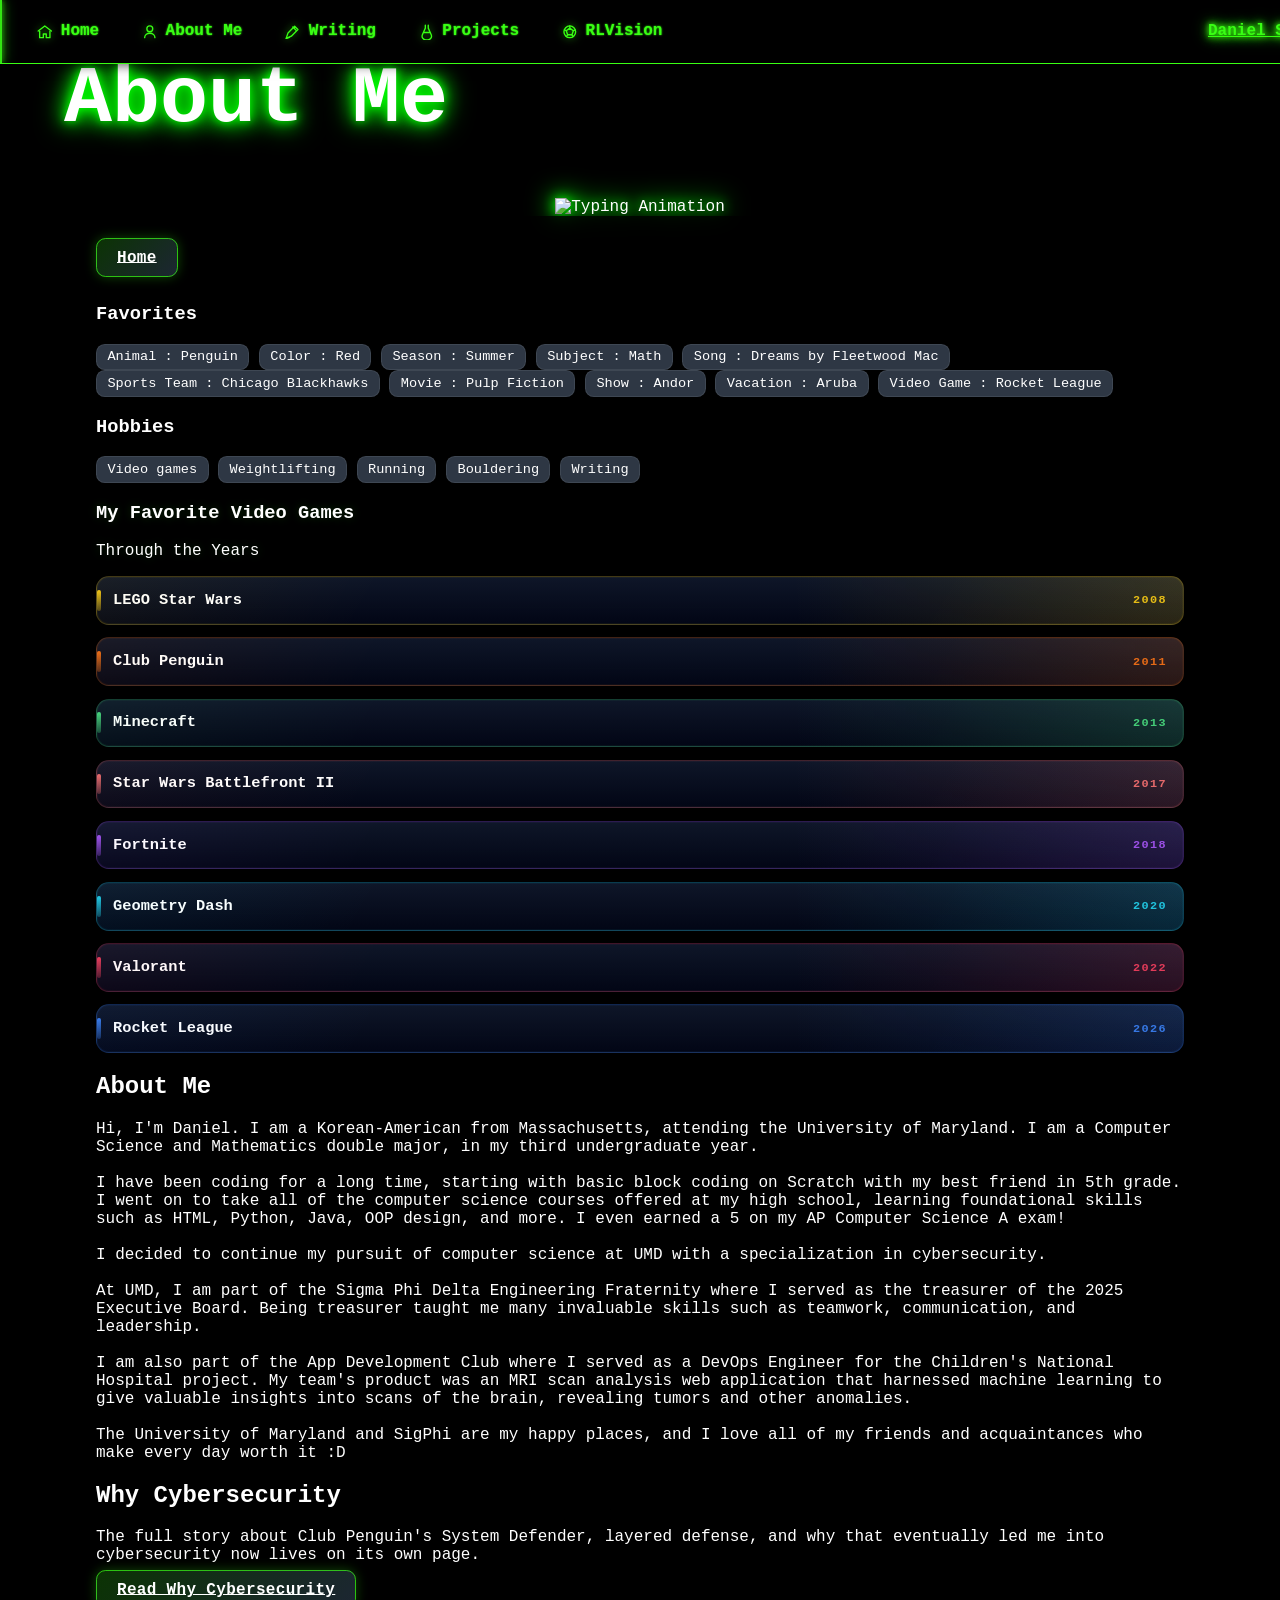
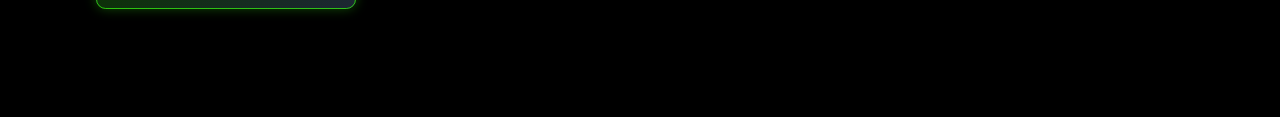
==== commit b0aa8a54: "major updates" ====
--- a/aboutme.html
+++ b/aboutme.html
@@ -51,6 +51,20 @@
             </svg>
           </span>
           <span class="link-text">Projects</span>
+        </a>
+        <a
+          href="rlvision.html"
+          class="matrix-link"
+          title="Rocket League Vision"
+        >
+          <span class="nav-icon" aria-hidden="true">
+            <svg viewBox="0 0 24 24">
+              <circle cx="12" cy="12" r="8" />
+              <path d="m12 7 4.8 3.5-1.8 5.6H9l-1.8-5.6L12 7Z" />
+              <path d="M12 4v3m7.6 2.5-2.8 1M16.7 18.5l-1.7-2.4m-6 0-1.7 2.4M4.4 9.5l2.8 1" />
+            </svg>
+          </span>
+          <span class="link-text">RLVision</span>
         </a>
       </nav>
       <a href="index.html" class="matrix-glow">Daniel Son</a>
--- a/style.css
+++ b/style.css
@@ -13,6 +13,85 @@
   font-family: "Fira Code", monospace;
   overflow-x: hidden;
   font-size: 16px;
+}
+
+.home-hero {
+  position: relative;
+}
+
+#home-details {
+  scroll-margin-top: 5rem;
+}
+
+.scroll-hint {
+  position: absolute;
+  bottom: max(2rem, env(safe-area-inset-bottom));
+  left: 50%;
+  transform: translateX(-50%);
+  display: flex;
+  flex-direction: column;
+  align-items: center;
+  gap: 0.4rem;
+  padding: 0.5rem 1rem;
+  color: #d2e3ce;
+  font-size: 0.75rem;
+  text-shadow: 0 1px 3px #000, 0 0 8px #000;
+  letter-spacing: 0.12em;
+  text-decoration: none;
+  white-space: nowrap;
+  opacity: 0;
+  visibility: hidden;
+  transition: opacity 0.6s ease-out, visibility 0s 0.6s;
+}
+
+.scroll-hint.is-visible {
+  opacity: 1;
+  visibility: visible;
+  transition-delay: 0s;
+}
+
+.scroll-hint.is-dismissed {
+  opacity: 0;
+  visibility: hidden;
+  pointer-events: none;
+}
+
+.scroll-hint[hidden] {
+  display: none;
+}
+
+.scroll-hint svg {
+  width: 1.25rem;
+  height: 1.25rem;
+  fill: none;
+  stroke: currentColor;
+  stroke-width: 1.5;
+  stroke-linecap: round;
+  stroke-linejoin: round;
+  animation: scroll-hint-nudge 1.8s ease-in-out 1;
+}
+
+.scroll-hint:hover,
+.scroll-hint:focus-visible {
+  color: #39ff14;
+}
+
+.scroll-hint:focus-visible {
+  outline: 1px solid #39ff14;
+  outline-offset: 3px;
+}
+
+@keyframes scroll-hint-nudge {
+  0%, 100% { transform: translateY(0); }
+  50% { transform: translateY(6px); }
+}
+
+@media (prefers-reduced-motion: reduce) {
+  .scroll-hint,
+  .scroll-hint svg {
+    animation: none;
+    transition: none;
+  }
 }
 
 .filter-btn {
@@ -524,20 +603,553 @@
   min-width: 300px;  /* Minimum width on tiny screens */
 }
 
-.toolkit-accordion {
+/* Rocket League Vision flagship showcase */
+.rlvision-page .matrix-header {
+  transform: translateY(0);
+}
+
+.rlvision-page-content {
+  padding-top: 7rem;
+  padding-bottom: 1rem;
+}
+
+.rlvision-feature {
+  --rlvision-accent: #b6ff86;
+  position: relative;
+  width: calc(100% - 2rem);
+  max-width: 1600px;
+  margin: 0 auto 4rem;
+  overflow: hidden;
+  border: 1px solid rgba(182, 255, 134, 0.32);
+  border-radius: 1.5rem;
+  background:
+    radial-gradient(ellipse at 85% 15%, rgba(72, 133, 94, 0.13), transparent 55%),
+    #080e0c;
+  box-shadow: 0 24px 80px rgba(0, 0, 0, 0.5), 0 0 45px rgba(112, 231, 85, 0.06);
+  scroll-margin-top: 6rem;
+  text-align: left;
+}
+
+.rlvision-topline {
+  display: flex;
+  flex-wrap: wrap;
+  justify-content: space-between;
+  align-items: center;
+  gap: 1rem;
+  padding: 1.25rem clamp(1.25rem, 3vw, 3rem);
+  border-bottom: 1px solid rgba(182, 255, 134, 0.15);
+}
+
+.rlvision-eyebrow {
+  margin: 0;
+  color: var(--rlvision-accent);
+  font-size: 0.7rem;
+  font-weight: 600;
+  letter-spacing: 0.13em;
+  line-height: 1.8;
+  text-transform: uppercase;
+}
+
+.rlvision-eyebrow > span {
+  margin: 0 0.55rem;
+  color: #7b9082;
+}
+
+.rlvision-status {
+  display: inline-flex;
+  align-items: center;
+  gap: 0.5rem;
+  color: #c0d3c6;
+  font-size: 0.7rem;
+  white-space: nowrap;
+}
+
+.rlvision-status > span {
+  width: 0.4rem;
+  height: 0.4rem;
+  border-radius: 50%;
+  background: var(--rlvision-accent);
+  box-shadow: 0 0 10px rgba(182, 255, 134, 0.5);
+}
+
+.rlvision-main {
+  display: grid;
+  grid-template-columns: minmax(0, 1.05fr) minmax(0, 1fr);
+  align-items: center;
+  gap: clamp(1.5rem, 3vw, 3.5rem);
+  padding: clamp(1.5rem, 3.5vw, 3.5rem) clamp(1.25rem, 3vw, 3rem);
+}
+
+.rlvision-copy h1 {
+  margin: 0;
+  color: #f3f8f0;
+  font-size: clamp(2.4rem, 4vw, 4.6rem);
+  font-weight: 700;
+  letter-spacing: -0.06em;
+  line-height: 1.12;
+}
+
+.rlvision-copy h1 > span {
+  display: block;
+  color: var(--rlvision-accent);
+}
+
+.rlvision-description {
+  max-width: 55ch;
+  margin: 1.5rem 0;
+  color: #b5c5bd;
+  font-size: 0.95rem;
+  line-height: 1.85;
+}
+
+.rlvision-stack {
+  display: flex;
+  flex-wrap: wrap;
+  gap: 0.5rem;
+  margin: 0;
+  padding: 0;
+  list-style: none;
+}
+
+.rlvision-stack li {
+  padding: 0.4rem 0.65rem;
+  border: 1px solid #314338;
+  border-radius: 0.35rem;
+  color: #c5d7ca;
+  font-size: 0.7rem;
+}
+
+.rlvision-actions {
+  display: flex;
+  flex-wrap: wrap;
+  align-items: center;
+  gap: 0.8rem 1.5rem;
+  margin-top: 2rem;
+}
+
+.rlvision-launch,
+.rlvision-about {
+  display: inline-flex;
+  align-items: center;
+  justify-content: center;
+  gap: 0.75rem;
+  min-height: 48px;
+  font-size: 0.85rem;
+  font-weight: 700;
+  text-decoration: none;
+}
+
+.rlvision-launch {
+  padding: 0.9rem 1.2rem;
+  border: 1px solid var(--rlvision-accent);
+  border-radius: 0.5rem;
+  background: var(--rlvision-accent);
+  color: #0b1a0d;
+  transition: background 0.2s ease, box-shadow 0.2s ease;
+}
+
+.rlvision-launch:hover {
+  background: #ceffad;
+  box-shadow: 0 0 24px rgba(182, 255, 134, 0.18);
+}
+
+.rlvision-about {
+  color: #d2dfd6;
+  text-underline-offset: 0.3em;
+}
+
+.rlvision-about:hover {
+  color: var(--rlvision-accent);
+  text-decoration: underline;
+}
+
+.rlvision-feature a:focus-visible {
+  outline: 2px solid #e0ffc9;
+  outline-offset: 5px;
+}
+
+.rlvision-visual {
+  min-width: 0;
+  padding: 1.2rem;
+  border: 1px solid rgba(182, 255, 134, 0.16);
+  border-radius: 1rem;
+  background:
+    linear-gradient(rgba(182, 255, 134, 0.025) 1px, transparent 1px),
+    linear-gradient(90deg, rgba(182, 255, 134, 0.025) 1px, transparent 1px),
+    #0a1512;
+  background-size: 24px 24px;
+}
+
+.rlvision-visual-heading {
+  display: flex;
+  flex-wrap: wrap;
+  align-items: center;
+  justify-content: space-between;
+  gap: 0.5rem;
+  color: #a7bfb0;
+  font-size: 0.6rem;
+  letter-spacing: 0.12em;
+  text-transform: uppercase;
+}
+
+.rlvision-monogram {
+  color: #edf7e9;
+  font-size: clamp(1.8rem, 3vw, 2.4rem);
+  font-weight: 700;
+  letter-spacing: -0.07em;
+  text-transform: none;
+}
+
+.rlvision-monogram > span {
+  color: var(--rlvision-accent);
+}
+
+.rlvision-visual img {
+  display: block;
+  width: 100%;
+  height: auto;
+  margin: 0.5rem 0;
+}
+
+.rlvision-visual-caption {
+  display: flex;
+  flex-wrap: wrap;
+  justify-content: center;
+  gap: 0.5rem;
+  color: #a7bfb0;
+  font-size: 0.65rem;
+}
+
+.rlvision-visual-caption > span:nth-child(even) {
+  color: var(--rlvision-accent);
+}
+
+.rlvision-work {
+  width: calc(100% - 2rem);
+  max-width: 1600px;
+  margin: 0 auto 4rem;
+  padding: clamp(1.25rem, 3vw, 3rem);
+  border: 1px solid rgba(182, 255, 134, 0.22);
+  border-radius: 1.5rem;
+  background: #080e0c;
+  text-align: left;
+}
+
+.rlvision-work-heading h2 {
+  margin: 0 0 0.75rem;
+  color: #e3efdf;
+  font-size: clamp(1.5rem, 3vw, 2rem);
+  font-weight: 700;
+}
+
+.rlvision-work-heading p {
+  max-width: 70ch;
+  margin: 0 0 2rem;
+  color: #a7b9af;
+  line-height: 1.8;
+}
+
+.rlvision-work-section {
+  display: grid;
+  grid-template-columns: minmax(0, 1fr) minmax(0, 3fr);
+  gap: 1rem 2.5rem;
+  padding: 2rem 0;
+  border-top: 1px solid rgba(182, 255, 134, 0.15);
+}
+
+.rlvision-work-section:last-child {
+  padding-bottom: 0;
+}
+
+.rlvision-work-section h3 {
+  margin: 0;
+  color: #b6ff86;
+  font-size: 1rem;
+  font-weight: 600;
+  line-height: 1.6;
+}
+
+.rlvision-work-section ul {
+  margin: 0;
+  padding-left: 1.25rem;
+  list-style: disc;
+  color: #c0cec5;
+  font-size: 0.9rem;
+  line-height: 1.8;
+  overflow-wrap: anywhere;
+}
+
+.rlvision-work-section li + li {
+  margin-top: 0.65rem;
+}
+
+.rlvision-work-section li::marker {
+  color: #b6ff86;
+}
+
+.rlvision-work-section code {
+  color: #e3efdf;
+}
+
+@media (max-width: 800px) {
+  .rlvision-work-section {
+    grid-template-columns: 1fr;
+  }
+}
+
+.rlvision-capabilities {
+  display: grid;
+  grid-template-columns: repeat(3, minmax(0, 1fr));
+  border-top: 1px solid rgba(182, 255, 134, 0.15);
+  background: rgba(182, 255, 134, 0.025);
+}
+
+.rlvision-capabilities > div {
+  padding: 1.75rem clamp(1.25rem, 3vw, 3rem);
+}
+
+.rlvision-capabilities > div + div {
+  border-left: 1px solid rgba(182, 255, 134, 0.15);
+}
+
+.rlvision-feature-number {
+  color: #a1bbab;
+  font-size: 0.65rem;
+  letter-spacing: 0.1em;
+}
+
+.rlvision-capabilities h2 {
+  margin: 0.75rem 0 0.5rem;
+  color: #e3efdf;
+  font-size: 0.95rem;
+  font-weight: 700;
+}
+
+.rlvision-capabilities p {
+  margin: 0;
+  color: #a7b9af;
+  font-size: 0.8rem;
+  line-height: 1.75;
+}
+
+@media (max-width: 1000px) {
+  .rlvision-main {
+    grid-template-columns: 1fr;
+  }
+
+  .rlvision-copy h1 {
+    font-size: clamp(2.4rem, 6vw, 4rem);
+  }
+
+  .rlvision-visual {
+    width: 100%;
+    max-width: 620px;
+    justify-self: center;
+  }
+}
+
+@media (max-width: 640px) {
+  .rlvision-page .content-wrapper,
+  .home-page .content-wrapper {
+    padding-right: 0.5rem;
+    padding-left: 0.5rem;
+  }
+
+  .home-page .black-content-box {
+    min-width: 0;
+    padding: 1rem;
+  }
+
+  .rlvision-feature,
+  .rlvision-work {
+    width: 100%;
+    border-radius: 1rem;
+  }
+
+  .rlvision-topline {
+    gap: 0.5rem 1rem;
+  }
+
+  .rlvision-eyebrow {
+    font-size: 0.6rem;
+    letter-spacing: 0.06em;
+  }
+
+  .rlvision-description {
+    font-size: 0.85rem;
+  }
+
+  .rlvision-capabilities {
+    grid-template-columns: 1fr;
+  }
+
+  .rlvision-capabilities > div + div {
+    border-top: 1px solid rgba(182, 255, 134, 0.15);
+    border-left: 0;
+  }
+
+  .rlvision-capabilities > div {
+    padding: 1.25rem;
+  }
+
+}
+
+@media (prefers-reduced-motion: reduce) {
+  .rlvision-launch {
+    transition: none;
+  }
+}
+
+.portfolio-overview {
+  display: grid;
+  grid-template-columns: minmax(0, 1fr);
+  align-items: start;
+  gap: 3rem;
+  margin-bottom: 2rem;
+  text-align: left;
+}
+
+.home-section {
+  min-width: 0;
+}
+
+.certifications-section {
+  grid-column: 1 / -1;
+}
+
+.home-section + .home-section,
+.home-section-divider {
+  padding-top: 2rem;
+  border-top: 1px solid rgba(57, 255, 20, 0.16);
+}
+
+.home-section-heading {
+  display: flex;
+  min-height: 2.5rem;
+  align-items: center;
+  justify-content: space-between;
+  flex-wrap: wrap;
+  gap: 0.75rem 1.5rem;
+  margin-bottom: 1.25rem;
+}
+
+.home-section-title {
+  margin: 0;
+  font-size: clamp(1.3rem, 2.4vw, 1.875rem);
+  line-height: 1.3;
+  font-weight: 700;
+}
+
+.home-section-link {
+  display: inline-block;
+  padding: 0.5rem 0;
+  color: #39ff14;
+  font-size: 0.85rem;
+  text-decoration: underline;
+  text-underline-offset: 0.25rem;
+  transform: translateY(0.75rem);
+}
+
+.home-section-link:hover {
+  text-decoration: underline;
+  text-underline-offset: 0.25rem;
+}
+
+.home-section-link:focus-visible,
+.home-section .project-card a:focus-visible,
+.home-section .credential-action:focus-visible {
+  outline: 2px solid #39ff14;
+  outline-offset: 4px;
+}
+
+.featured-projects-grid,
+.toolkit-groups {
+  display: grid;
+  grid-template-columns: repeat(2, minmax(0, 1fr));
+  gap: 1rem;
+}
+
+.featured-projects-grid > .project-card:not(.rlvision-project-card) > a {
   display: flex;
   flex-direction: column;
-  gap: 0.6rem;
-  margin-top: 1.5rem;
-}
-
-.toolkit-accordion-item {
+}
+
+.featured-projects-grid > .project-card {
+  padding: 1.25rem;
+}
+
+.featured-projects-grid .project-card h3 {
+  padding-right: 1.5rem;
+}
+
+.featured-projects-grid .rlvision-art-source {
+  width: 100%;
+  max-width: 22rem;
+  justify-self: end;
+}
+
+@media (min-width: 1024px) {
+  .portfolio-overview {
+    grid-template-columns: minmax(0, 1fr) minmax(0, 2.25fr);
+    align-items: stretch;
+    column-gap: 2rem;
+  }
+
+  .portfolio-overview > .home-section:not(.certifications-section) {
+    display: flex;
+    flex-direction: column;
+  }
+
+  .toolkit-section + .home-section {
+    padding-top: 0;
+    border-top: 0;
+  }
+
+  .toolkit-groups {
+    grid-template-columns: minmax(0, 1fr);
+  }
+
+  .toolkit-groups,
+  .featured-projects-grid {
+    flex: 1;
+  }
+}
+
+@media (max-width: 699px) {
+  .featured-projects-grid,
+  .toolkit-groups {
+    grid-template-columns: minmax(0, 1fr);
+  }
+
+  .portfolio-overview {
+    gap: 2rem;
+  }
+}
+
+.toolkit-groups {
+  gap: 0.75rem;
+}
+
+.toolkit-group {
+  display: flex;
+  flex-direction: column;
+  justify-content: center;
   background-color: rgba(31, 41, 55, 0.7);
   border: 1px solid rgba(57, 255, 20, 0.14);
   border-radius: 0.9rem;
-  padding: 0.8rem 1rem;
+  padding: 0.65rem 0.75rem;
   box-shadow: 0 8px 20px rgba(0, 0, 0, 0.35);
   transition: border-color 0.2s ease, box-shadow 0.2s ease;
+}
+
+.toolkit-group > div {
+  gap: 0.375rem;
+  margin-top: 0.625rem;
+}
+
+.toolkit-group .skill-pill {
+  padding: 0.2rem 0.5rem;
+  font-size: 0.75rem;
 }
 
 .project-card {
@@ -577,75 +1189,137 @@
   box-shadow: 0 10px 25px rgba(57, 255, 20, 0.16);
 }
 
-.toolkit-accordion-item:hover {
-  border-color: rgba(57, 255, 20, 0.45);
-  box-shadow: 0 10px 25px rgba(57, 255, 20, 0.16);
-}
-
-.toolkit-accordion-item[open] {
-  border-color: rgba(57, 255, 20, 0.14);
-  box-shadow: 0 8px 20px rgba(0, 0, 0, 0.35);
-}
-
-.toolkit-accordion-item[open]:hover {
-  border-color: rgba(57, 255, 20, 0.45);
-  box-shadow: 0 10px 25px rgba(57, 255, 20, 0.16);
-}
-
-.toolkit-accordion-item summary {
-  list-style: none;
-  cursor: default;
-  display: flex;
-  align-items: center;
-  justify-content: space-between;
-  font-size: 1.05rem;
+.rlvision-project-card {
+  grid-column: 1 / -1;
+  overflow: hidden;
+  display: grid;
+  grid-template-columns: minmax(0, 1fr) minmax(0, 0.42fr);
+  align-items: start;
+  gap: 1rem;
+  min-width: 0;
+  min-height: 11.4375rem;
+  padding: 1rem;
+  border: 1px solid rgba(220, 38, 38, 0.6);
+  border-radius: 0.8rem;
+  background:
+    radial-gradient(ellipse at top right, rgba(220, 38, 38, 0.16), transparent 70%),
+    #180c0c;
+  color: #fff;
+  text-align: left;
+  text-decoration: none;
+}
+
+.rlvision-project-card:hover {
+  border-color: #dc2626;
+  box-shadow: 0 8px 30px rgba(220, 38, 38, 0.2);
+}
+
+.rlvision-project-card .favorite-star {
+  z-index: 1;
+}
+
+.rlvision-project-card:focus-visible {
+  outline: 2px solid #f87171;
+  outline-offset: 4px;
+}
+
+.rlvision-project-copy {
+  min-width: 0;
+}
+
+.rlvision-gold-text {
+  display: inline-block;
+  color: #efcb75;
+  text-shadow: 0 0 12px rgba(224, 174, 65, 0.18);
+}
+
+@supports ((background-clip: text) or (-webkit-background-clip: text)) {
+  .rlvision-gold-text {
+    background-image: linear-gradient(
+      110deg,
+      #bd8736 0%,
+      #efc66b 18%,
+      #fff3c4 30%,
+      #dca94e 43%,
+      #f5d78a 55%,
+      #fffbed 62%,
+      #e3b55c 70%,
+      #bd8736 100%
+    );
+    background-size: 250% 100%;
+    background-position: 100% 50%;
+    -webkit-background-clip: text;
+    background-clip: text;
+    color: transparent;
+    animation: rlvision-gold-shimmer 6s ease-in-out infinite alternate;
+  }
+}
+
+@keyframes rlvision-gold-shimmer {
+  from { background-position: 100% 50%; }
+  to { background-position: 0% 50%; }
+}
+
+@media (prefers-reduced-motion: reduce) {
+  .rlvision-gold-text {
+    animation: none;
+    background-position: 50% 50%;
+  }
+}
+
+@media (forced-colors: active) {
+  .rlvision-gold-text {
+    background: none;
+    color: LinkText;
+    text-shadow: none;
+    animation: none;
+  }
+}
+
+.rlvision-art-source {
+  display: block;
+  min-width: 0;
+}
+
+.rlvision-art-source > source {
+  display: none;
+}
+
+.rlvision-project-card .rlvision-art-source {
+  align-self: center;
+}
+
+.rlvision-project-art {
+  display: block;
+  width: 100%;
+  height: auto;
+  max-height: 8.5rem;
+  object-fit: contain;
+  transform: translateY(10px) scale(2.3);
+  transform-origin: right center;
+}
+
+@media (max-width: 767px) {
+  .rlvision-project-card {
+    grid-template-columns: minmax(0, 1fr);
+  }
+
+  .rlvision-project-card .rlvision-art-source {
+    display: none;
+  }
+}
+
+@media (prefers-reduced-motion: reduce) {
+  .rlvision-project-card {
+    transition: none;
+  }
+}
+
+.toolkit-heading {
+  margin: 0;
+  font-size: 0.9rem;
+  line-height: 1.4;
   font-weight: 600;
-}
-
-.toolkit-accordion-item summary::-webkit-details-marker {
-  display: none;
-}
-
-.toolkit-summary {
-  gap: 0.75rem;
-}
-
-.accordion-toggle {
-  margin-left: auto;
-  width: 2.1rem;
-  height: 2.1rem;
-  display: inline-flex;
-  align-items: center;
-  justify-content: center;
-  border-radius: 9999px;
-  border: 1px solid rgba(57, 255, 20, 0.45);
-  background: rgba(57, 255, 20, 0.1);
-  color: #39ff14;
-  font-size: 1.1rem;
-  font-weight: 700;
-  cursor: pointer;
-  transition: transform 0.15s ease, box-shadow 0.2s ease, border-color 0.2s ease, background 0.2s ease;
-}
-
-.accordion-toggle:hover {
-  transform: scale(1.05);
-  border-color: rgba(57, 255, 20, 0.45);
-  box-shadow: none;
-  background: rgba(57, 255, 20, 0.14);
-}
-
-.accordion-panel {
-  overflow: hidden;
-  height: auto;
-  opacity: 1;
-  transform: translateY(0);
-  transition: height 0.32s ease, opacity 0.26s ease, transform 0.32s ease;
-}
-
-@media (prefers-reduced-motion: reduce) {
-  .accordion-panel {
-    transition: none;
-  }
 }
 
 .skill-pill {
@@ -750,188 +1424,262 @@
   white-space: nowrap;
 }
 
-.certifications-shell {
-  position: relative;
-  overflow: hidden;
-  padding: 1rem;
-  border-radius: 1rem;
+/* Certifications: a unified credential list, newest first. */
+.certifications-intro {
+  margin: 0.65rem 0 0;
+  color: #98a59f;
+  font-size: 0.8rem;
+  line-height: 1.6;
+}
+
+.certifications-count {
+  display: inline-flex;
+  align-items: center;
+  gap: 0.55rem;
+  padding: 0.45rem 0.7rem;
+  border: 1px solid rgba(57, 255, 20, 0.2);
+  border-radius: 0.35rem;
+  color: #b9e9ad;
+  background: rgba(57, 255, 20, 0.04);
+  font-size: 0.72rem;
+  white-space: nowrap;
+}
+
+.certifications-count > span {
+  color: #39ff14;
+}
+
+.credentials-panel {
+  --credential-columns: minmax(0, 1fr) 10.5rem 11rem;
+  --credential-gap: 1.5rem;
   border: 1px solid rgba(57, 255, 20, 0.14);
-  background:
-    radial-gradient(circle at top right, rgba(57, 255, 20, 0.08), transparent 36%),
-    linear-gradient(180deg, rgba(2, 6, 23, 0.78), rgba(15, 23, 42, 0.48));
-  box-shadow: inset 0 0 0 1px rgba(57, 255, 20, 0.04), 0 10px 24px rgba(0, 0, 0, 0.28);
-}
-
-.certifications-shell::before {
-  content: "";
-  position: absolute;
-  inset: 0;
-  background: linear-gradient(130deg, rgba(255, 255, 255, 0.04), transparent 24%, transparent 78%, rgba(57, 255, 20, 0.04));
-  pointer-events: none;
-}
-
-.certifications-heading,
-.certifications-grid {
-  position: relative;
-  z-index: 1;
-}
-
-.certifications-grid {
+  border-radius: 0.75rem;
+  background: rgba(31, 41, 55, 0.7);
+  box-shadow: 0 8px 20px rgba(0, 0, 0, 0.35);
+}
+
+.credentials-head,
+.credential {
   display: grid;
-  grid-template-columns: repeat(2, minmax(0, 1fr));
-  gap: 0.75rem;
-  margin-top: 0.9rem;
-}
-
-.cert-card {
-  position: relative;
-  overflow: hidden;
-  display: flex;
-  flex-direction: column;
-  gap: 0.72rem;
-  min-height: 126px;
-  padding: 0.85rem;
-  border-radius: 0.8rem;
+  grid-template-columns: var(--credential-columns);
+  align-items: center;
+  column-gap: var(--credential-gap);
+  padding-inline: 1.5rem;
+}
+
+.credentials-head {
+  padding-block: 0.85rem;
+  border-radius: 0.75rem 0.75rem 0 0;
+  background: rgba(55, 65, 81, 0.45);
+  color: #cbd5e1;
+  font-size: 0.62rem;
+  line-height: 1.5;
+  letter-spacing: 0.14em;
+  text-transform: uppercase;
+}
+
+.credentials-source {
+  justify-self: end;
+}
+
+.credentials-list {
+  margin: 0;
+  padding: 0;
+  list-style: none;
+}
+
+.credentials-list > li {
+  border-top: 1px solid rgba(148, 163, 184, 0.16);
+}
+
+.credential {
+  min-width: 0;
+  padding-block: 1.4rem;
+  color: #edf4ef;
   text-decoration: none;
-  color: #fff;
-  border: 1px solid rgba(var(--cert-accent), 0.28);
-  background:
-    radial-gradient(circle at top right, rgba(var(--cert-accent), 0.18), transparent 42%),
-    linear-gradient(180deg, rgba(2, 6, 23, 0.96), rgba(15, 23, 42, 0.9));
-  box-shadow: inset 0 0 0 1px rgba(255, 255, 255, 0.03), 0 12px 26px rgba(0, 0, 0, 0.26);
-  transition: transform 0.24s ease, border-color 0.24s ease, box-shadow 0.24s ease;
-}
-
-.cert-card::after {
-  content: "";
-  position: absolute;
-  left: 0.85rem;
-  right: 0.85rem;
-  bottom: 0.38rem;
-  height: 2px;
-  border-radius: 999px;
-  background: linear-gradient(90deg, rgba(var(--cert-accent), 0.18), rgba(var(--cert-accent), 0.92), rgba(var(--cert-accent), 0.18));
-}
-
-.cert-card:hover {
-  transform: translateY(-4px);
-  border-color: rgba(var(--cert-accent), 0.74);
-  box-shadow: 0 18px 34px rgba(0, 0, 0, 0.4), 0 0 24px rgba(var(--cert-accent), 0.14);
-}
-
-.cert-card-top {
+  background: transparent;
+  box-shadow: inset 3px 0 rgb(var(--credential-accent));
+}
+
+.credentials-list > li:last-child .credential {
+  border-radius: 0 0 0.75rem 0.75rem;
+}
+
+.home-section .credential-action:focus-visible {
+  outline-color: rgb(var(--credential-accent));
+  outline-offset: 4px;
+}
+
+.credential-identity {
   display: flex;
   align-items: center;
-  gap: 0.65rem;
-}
-
-.cert-logo-tile {
-  width: 2.5rem;
-  height: 2.5rem;
-  display: inline-flex;
+  gap: 1rem;
+  min-width: 0;
+}
+
+.credential--comptia {
+  --credential-accent: 255, 65, 85;
+}
+
+.credential--aws {
+  --credential-accent: 255, 153, 0;
+}
+
+.credential--google {
+  --credential-accent: 66, 145, 255;
+}
+
+.credential-logo {
+  display: flex;
   align-items: center;
   justify-content: center;
-  border-radius: 0.7rem;
-  background: linear-gradient(135deg, rgba(var(--cert-accent), 0.98), rgba(var(--cert-accent), 0.68));
-  box-shadow: inset 0 0 0 1px rgba(255, 255, 255, 0.14);
-  flex-shrink: 0;
-}
-
-.cert-logo-image {
-  max-width: 1.35rem;
-  max-height: 1.35rem;
-  width: auto;
-  height: auto;
-}
-
-.cert-logo-image--google {
-  max-width: 1.2rem;
-  max-height: 1.2rem;
-}
-
-.cert-logo-image--comptia {
-  max-width: 1.7rem;
-  max-height: 1.7rem;
-}
-
-.cert-logo-image--aws {
-  max-width: 1.5rem;
-  max-height: 0.95rem;
-}
-
-.cert-logo-image--cisco {
-  max-width: 1.6rem;
-  max-height: 1rem;
-}
-
-.cert-card-arrow {
-  margin-left: auto;
-  margin-top: -0.44rem;
-  align-self: flex-start;
-  color: rgba(255, 255, 255, 0.66);
-  font-size: 1.05rem;
-  transition: transform 0.24s ease, color 0.24s ease;
-}
-
-.cert-card:hover .cert-card-arrow {
-  transform: translate(2px, -2px);
-  color: rgba(var(--cert-accent), 1);
-}
-
-.cert-card-body {
-  display: grid;
-  gap: 0.22rem;
-}
-
-.cert-card-label {
+  flex: 0 0 3.25rem;
+  height: 3.25rem;
+  border: 1px solid rgba(var(--credential-accent), 0.8);
+  border-radius: 0.65rem;
+  background: linear-gradient(
+    135deg,
+    rgba(var(--credential-accent), 0.48),
+    rgba(var(--credential-accent), 0.2)
+  );
+  box-shadow: 0 0 18px rgba(var(--credential-accent), 0.22);
+}
+
+.credential-logo img {
+  width: 1.5rem;
+  height: 1.5rem;
+  object-fit: contain;
+}
+
+.credential--comptia .credential-logo img {
+  width: 2.3rem;
+}
+
+.credential--aws .credential-logo img {
+  width: 1.7rem;
+}
+
+.credential-name {
+  min-width: 0;
+}
+
+.credential-issuer {
+  margin: 0 0 0.3rem;
+  color: color-mix(in srgb, rgb(var(--credential-accent)) 75%, white);
+  font-size: 0.65rem;
+  line-height: 1.5;
+  letter-spacing: 0.06em;
+}
+
+.credential-title {
   margin: 0;
-  color: rgba(226, 232, 240, 0.78);
-  font-size: 0.67rem;
+  font-size: clamp(0.95rem, 1.4vw, 1.2rem);
   font-weight: 600;
-  letter-spacing: 0.12em;
-  text-transform: uppercase;
-}
-
-.cert-card-title {
-  margin: 0;
-  font-size: 0.92rem;
-  line-height: 1.28;
-  font-weight: 700;
-}
-
-.cert-card-meta {
-  margin: 0;
-  color: rgba(148, 163, 184, 0.92);
+  line-height: 1.45;
+}
+
+.credential-date {
+  color: #b8c2d1;
+  font-size: 0.75rem;
+  line-height: 1.6;
+}
+
+.credential-date-label {
+  position: absolute;
+  width: 1px;
+  height: 1px;
+  padding: 0;
+  margin: -1px;
+  overflow: hidden;
+  clip-path: inset(50%);
+  white-space: nowrap;
+}
+
+.credential-action {
+  display: inline-block;
+  justify-self: end;
+  align-self: center;
+  text-decoration: underline;
+  text-underline-offset: 0.25rem;
+  white-space: nowrap;
+  color: color-mix(in srgb, rgb(var(--credential-accent)) 75%, white);
   font-size: 0.7rem;
-  line-height: 1.35;
-}
-
-.cert-card-bottom {
-  margin-top: auto;
-  padding-bottom: 0.48rem;
-  display: flex;
-  align-items: center;
-  justify-content: flex-start;
-  gap: 0.5rem;
-}
-
-.cert-chip {
-  display: inline-flex;
-  align-items: center;
-  padding: 0.24rem 0.5rem;
-  border-radius: 999px;
-  background: rgba(var(--cert-accent), 0.12);
-  border: 1px solid rgba(var(--cert-accent), 0.24);
-  color: #e2e8f0;
-  font-size: 0.64rem;
-  font-weight: 700;
-  letter-spacing: 0.06em;
-  text-transform: uppercase;
-}
-
-@media (max-width: 520px) {
-  .certifications-grid {
-    grid-template-columns: repeat(1, minmax(0, 1fr));
+  line-height: 1.5;
+  transition: color 180ms ease;
+}
+
+.credential-action:hover,
+.credential-action:focus-visible {
+  color: color-mix(in srgb, rgb(var(--credential-accent)) 60%, white);
+}
+
+@media (max-width: 1199px) {
+  .credentials-panel {
+    --credential-columns: minmax(0, 1fr) 9rem 9rem;
+    --credential-gap: 1rem;
+  }
+
+  .credentials-source {
+    display: none;
+  }
+}
+
+@media (max-width: 799px) {
+  .credentials-head {
+    display: none;
+  }
+
+  .credentials-list > li:first-child {
+    border-top: 0;
+  }
+
+  .credentials-list > li:first-child .credential {
+    border-radius: 0.75rem 0.75rem 0 0;
+  }
+
+  .credential {
+    grid-template-columns: minmax(0, 1fr) auto;
+    gap: 0.55rem 0.75rem;
+    padding: 1.15rem;
+  }
+
+  .credential-identity {
+    grid-column: 1 / -1;
+    grid-row: 1;
+    gap: 0.85rem;
+  }
+
+  .credential-logo {
+    flex-basis: 2.75rem;
+    height: 2.75rem;
+  }
+
+  .credential-action {
+    grid-column: 2;
+    grid-row: 2;
+  }
+
+  .credential-date {
+    grid-column: 1;
+    grid-row: 2;
+    font-size: 0.68rem;
+    color: #8b9b90;
+  }
+
+  .credential-date-label {
+    position: static;
+    width: auto;
+    height: auto;
+    margin: 0;
+    clip-path: none;
+    white-space: normal;
+  }
+}
+
+@media (prefers-reduced-motion: reduce) {
+  .credential,
+  .credential-action {
+    transition: none;
   }
 }
 
@@ -1026,11 +1774,11 @@
   background-color: rgba(0, 0, 0, 1);
   color: #39ff14;
   font-weight: bold;
-  padding: 0.3rem 0.85rem;
+  padding: 0.525rem 1.5rem;
   box-shadow: 0 2px 10px rgba(0, 0, 0, 0.6);
   z-index: 50;
   transform: translateY(-100%);
-  transition: transform 0.35s cubic-bezier(0.22, 0.61, 0.36, 1), padding 0.35s cubic-bezier(0.22, 0.61, 0.36, 1);
+  transition: transform 0.35s cubic-bezier(0.22, 0.61, 0.36, 1);
   overflow: hidden;
   border-bottom: 1.5px solid #39ff14;
   display: flex;
@@ -1133,17 +1881,15 @@
   display: flex;
   align-items: center;
   flex-wrap: wrap;
-  gap: 0.9rem;
-  transition: gap 0.35s cubic-bezier(0.22, 0.61, 0.36, 1);
+  gap: 1.1rem;
 }
 
 .matrix-link {
   color: #39ff14;
   text-decoration: none;
   padding: 0.4rem 0.75rem;
-  max-width: 12rem;
   text-shadow: 0 0 2px #39ff14;
-  transition: opacity 0.22s ease, max-width 0.35s cubic-bezier(0.22, 0.61, 0.36, 1), transform 0.22s ease, text-shadow 0.32s ease, padding 0.28s cubic-bezier(0.22, 0.61, 0.36, 1), gap 0.28s ease, color 0.22s ease;
+  transition: text-shadow 0.32s ease, color 0.22s ease;
   white-space: nowrap;
   display: inline-flex;
   align-items: center;
@@ -1156,8 +1902,6 @@
 
 .link-text {
   display: inline-block;
-  max-width: 10rem;
-  transition: opacity 0.35s cubic-bezier(0.22, 0.61, 0.36, 1), max-width 0.35s cubic-bezier(0.22, 0.61, 0.36, 1), transform 0.35s cubic-bezier(0.22, 0.61, 0.36, 1);
 }
 
 .nav-icon {
@@ -1189,57 +1933,6 @@
 .matrix-link:focus-visible {
   outline: 1.5px solid #39ff14;
   outline-offset: 3px;
-}
-
-/* Compact header behavior */
-.matrix-header:hover,
-.matrix-header:focus-within,
-.matrix-header.nav-active {
-  padding: 0.75rem 1.5rem;
-}
-
-.matrix-header:hover .matrix-nav,
-.matrix-header:focus-within .matrix-nav,
-.matrix-header.nav-active .matrix-nav {
-  gap: 1.1rem;
-}
-
-.matrix-header:not(:hover):not(.nav-active) .matrix-link {
-  padding: 0.24rem;
-  max-width: 1.95rem;
-  justify-content: center;
-}
-
-.matrix-header:not(:hover):not(.nav-active) .link-text {
-  opacity: 0;
-  max-width: 0;
-  transform: translateX(-6px);
-  overflow: hidden;
-}
-
-.matrix-header:not(:hover):not(.nav-active) .matrix-nav {
-  gap: 0.38rem;
-}
-
-.matrix-header:not(:hover):not(.nav-active) .matrix-glow {
-  opacity: 0.8;
-}
-
-.matrix-header:focus-within .matrix-link {
-  padding: 0.45rem 0.75rem;
-  max-width: 12rem;
-}
-
-.matrix-header:focus-within .link-text {
-  opacity: 1;
-  max-width: 12rem;
-  transform: none;
-}
-
-.matrix-link:focus-visible .link-text {
-  opacity: 1;
-  max-width: 12rem;
-  transform: none;
 }
 
 /* Buttons */
@@ -1279,41 +1972,30 @@
     flex-direction: row;
     justify-content: space-between;
     align-items: center;
-    padding: 0.7rem 1rem;
-  }
-
-  .matrix-nav {
+    padding: 0.425rem 0.75rem;
+  }
+
+  .matrix-header .matrix-nav {
+    flex: 1;
+    min-width: 0;
     flex-wrap: nowrap;
-    overflow-x: auto;
+    justify-content: space-between;
     white-space: nowrap;
-    gap: 0.75rem;
-  }
-
-  .matrix-link {
-    font-size: 0.85rem;
-    padding: 0.4rem 0.65rem;
+    gap: 0.2rem;
+  }
+
+  .matrix-header .matrix-link {
+    flex: 0 0 auto;
+    flex-direction: column;
+    gap: 0.25rem;
+    font-size: 0.65rem;
+    padding: 0.35rem 0.3rem;
     width: auto;
-  }
-
-  .link-text {
-    opacity: 1;
-    max-width: 12rem;
-    transform: none;
-  }
-
-  .matrix-header:not(:hover) .matrix-link {
-    padding: 0.4rem 0.65rem;
-    width: auto;
-  }
-
-  .matrix-header:not(:hover):not(.nav-active) .link-text {
-    opacity: 1;
-    max-width: 12rem;
-    transform: none;
+    max-width: none;
   }
 
   .matrix-glow {
-    font-size: 0.95rem;
+    display: none;
   }
 }
 
